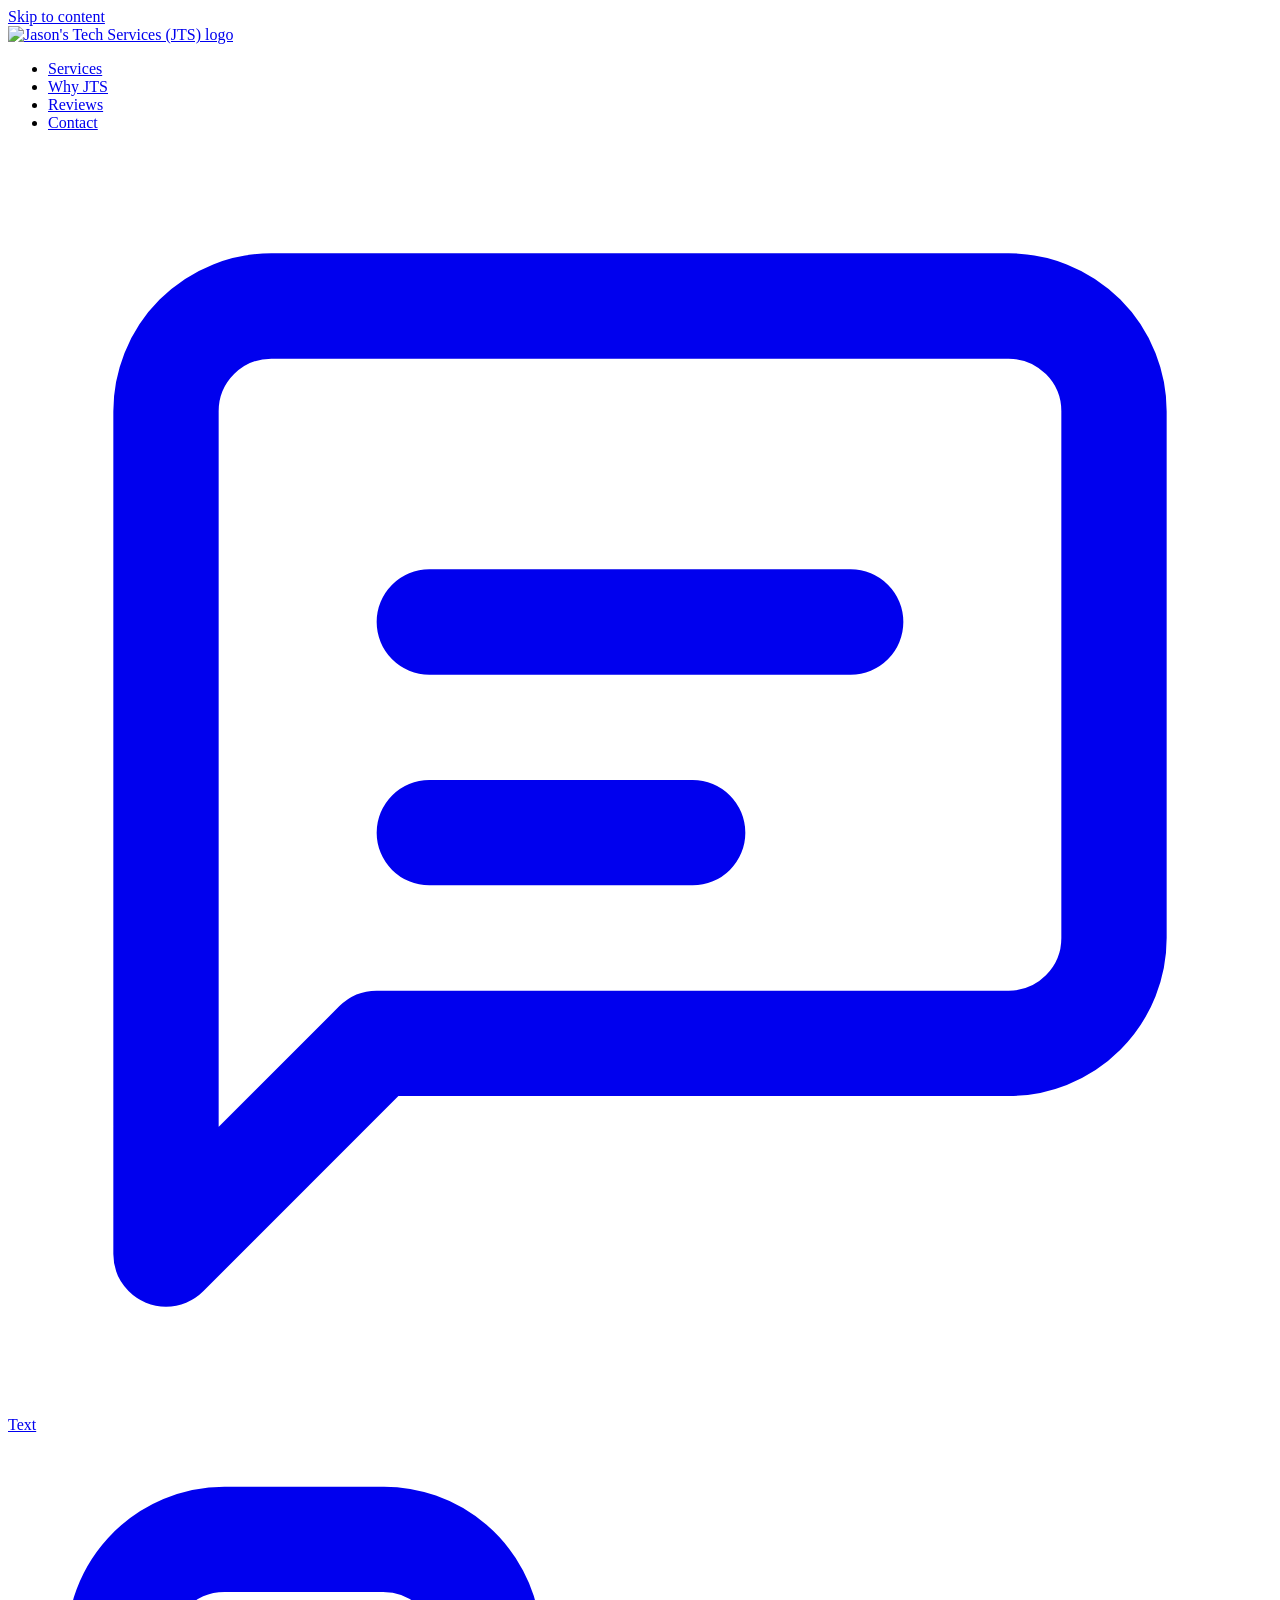
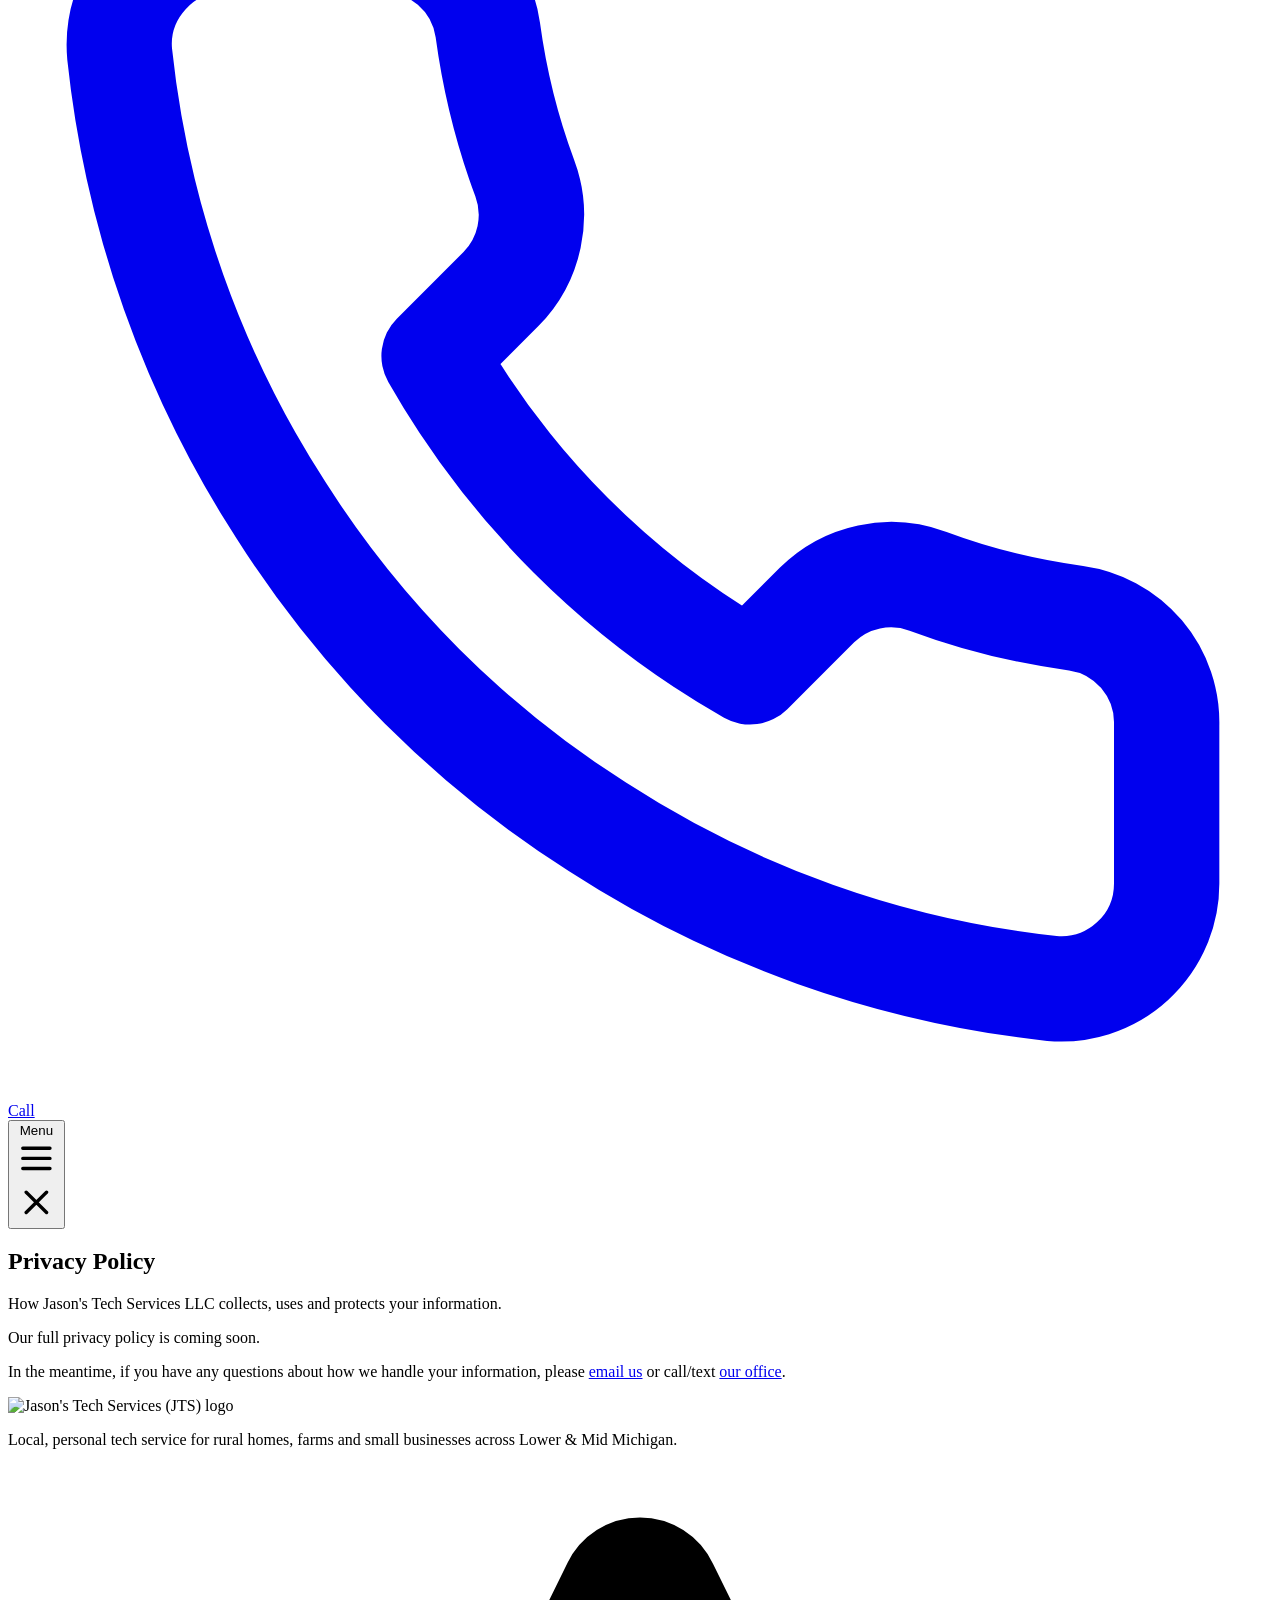
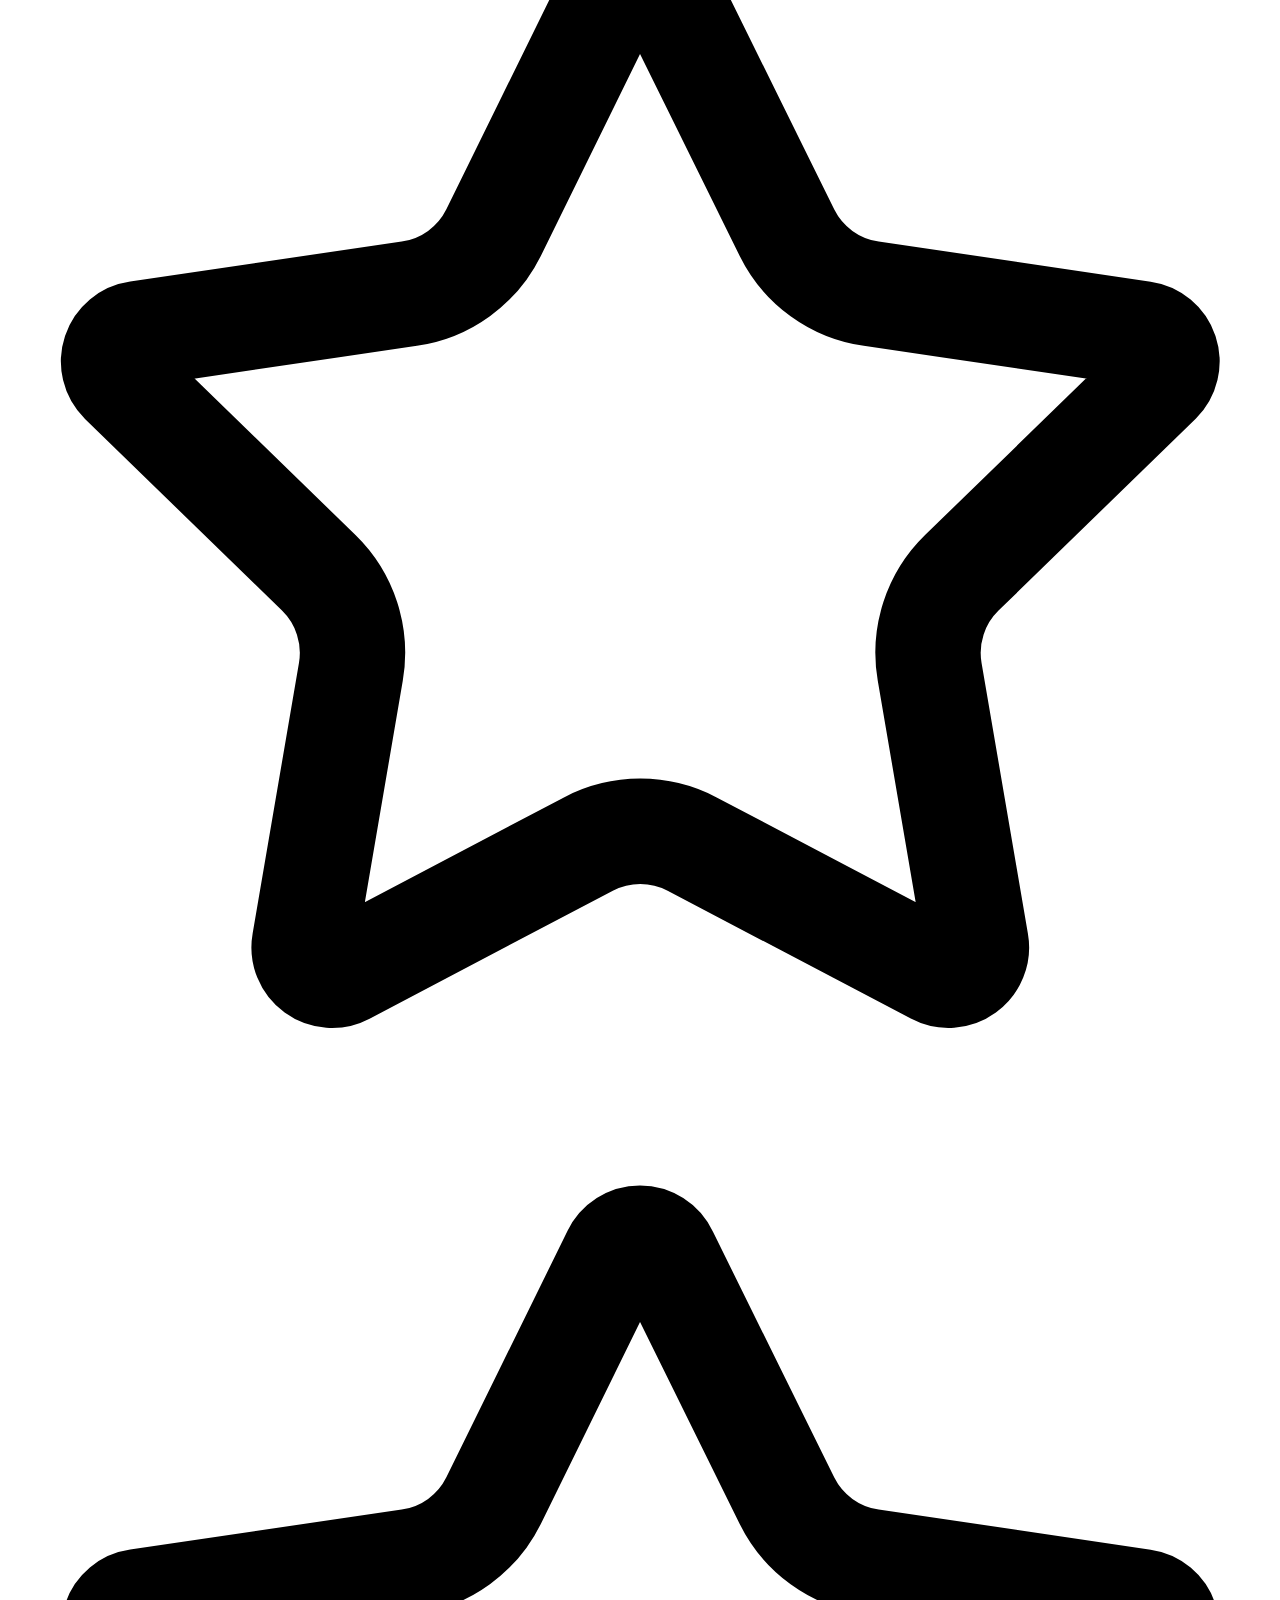
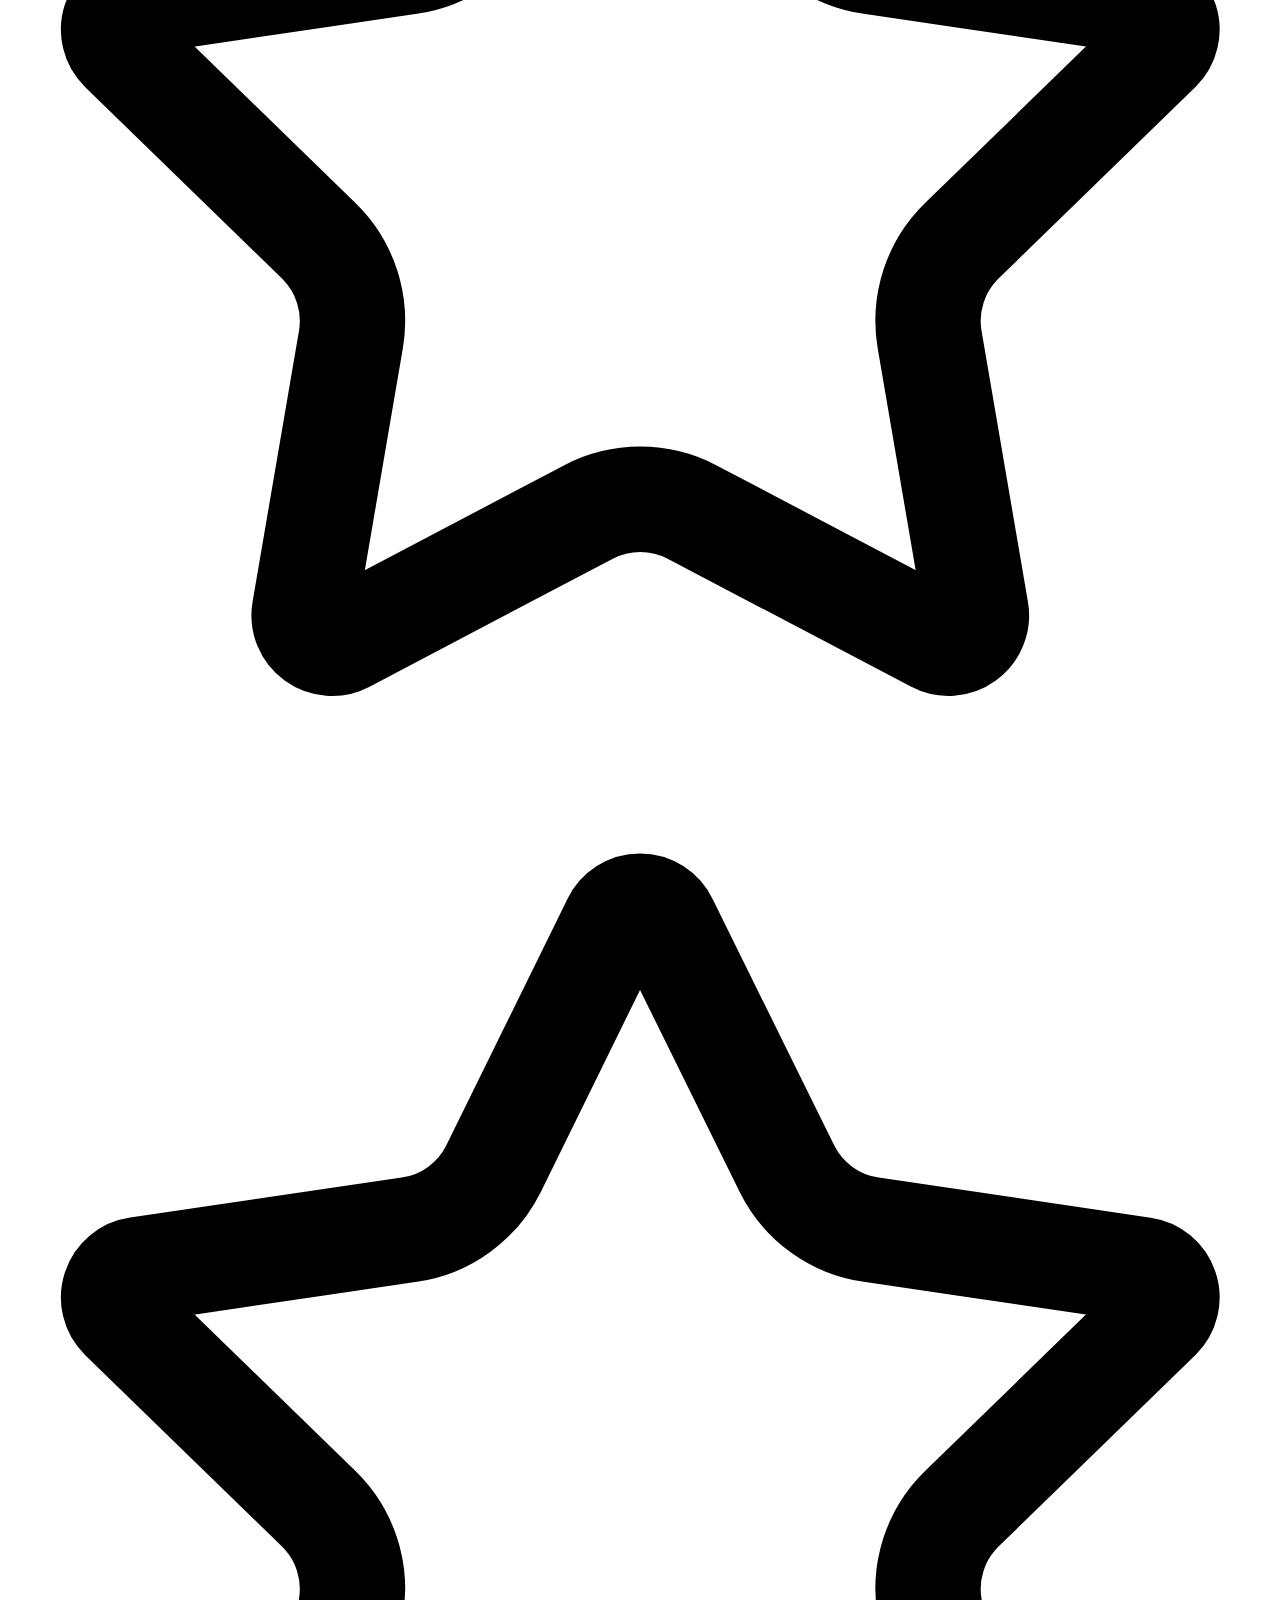
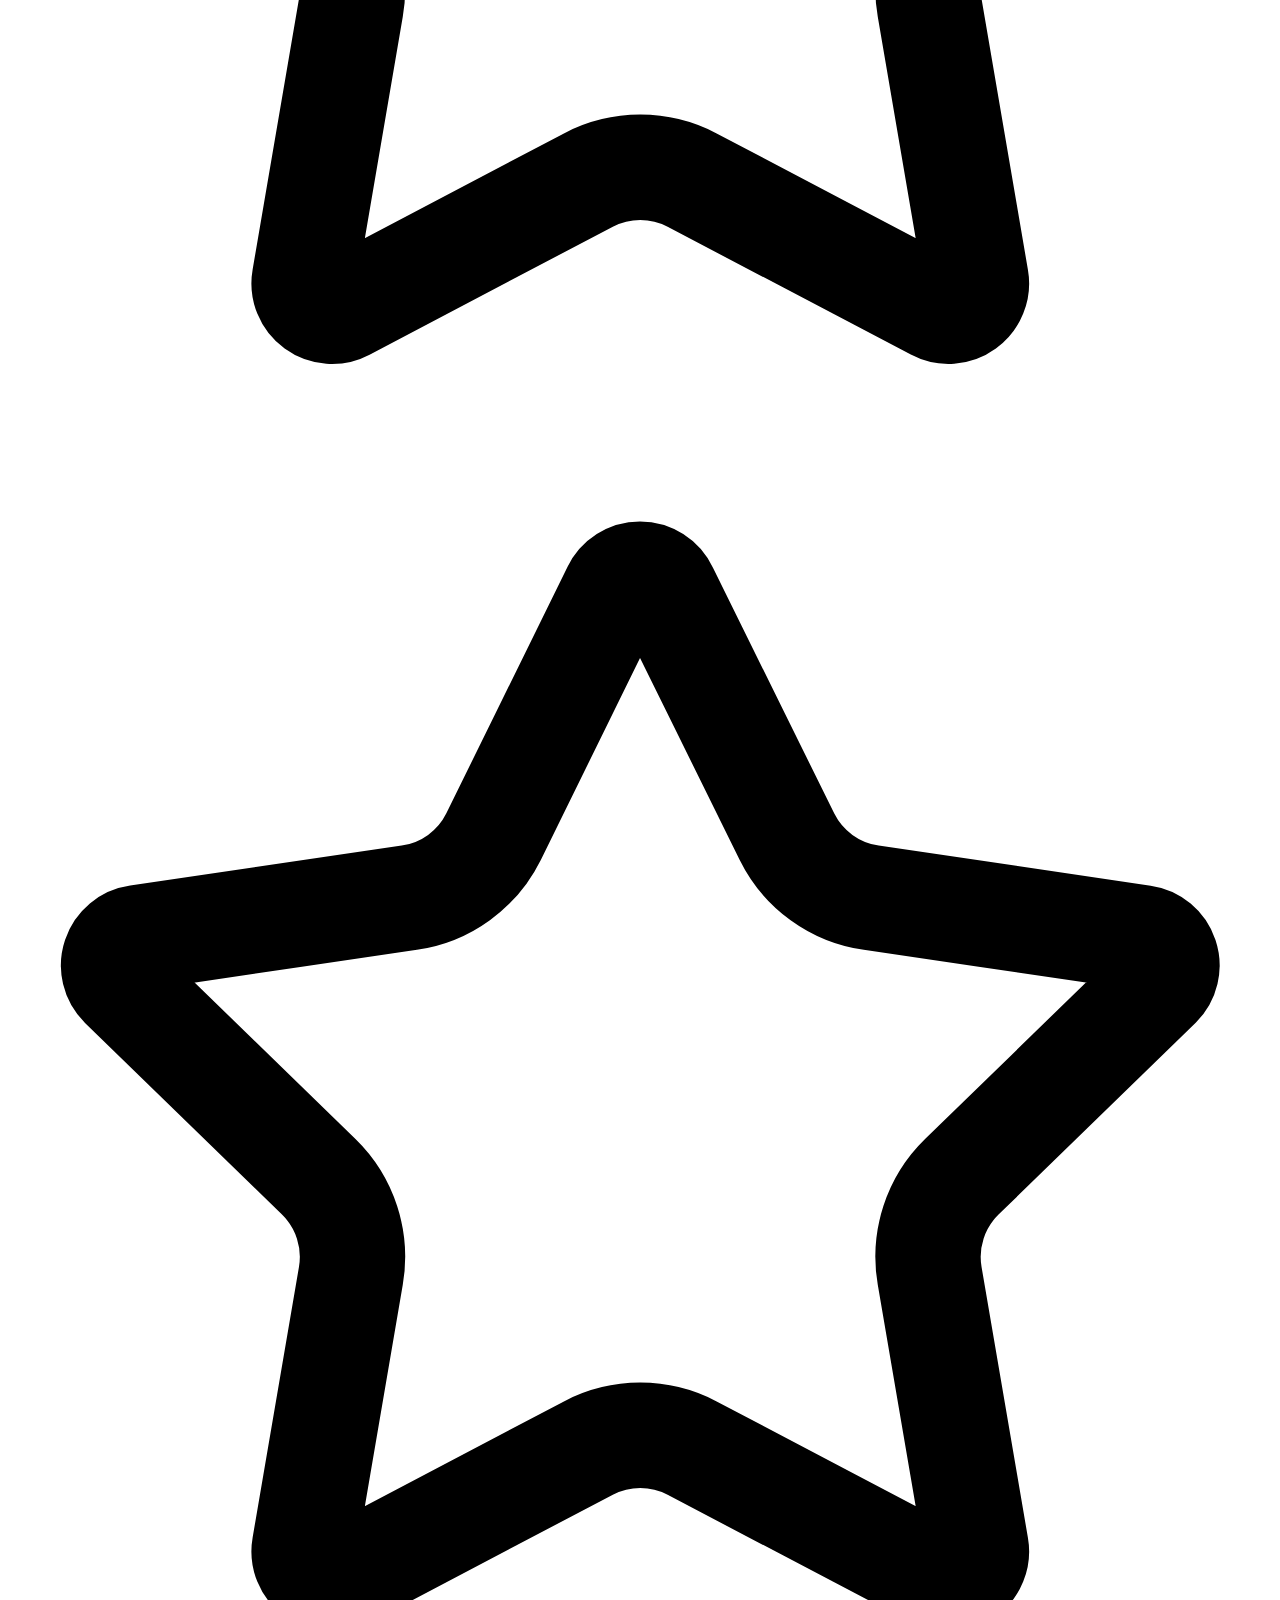
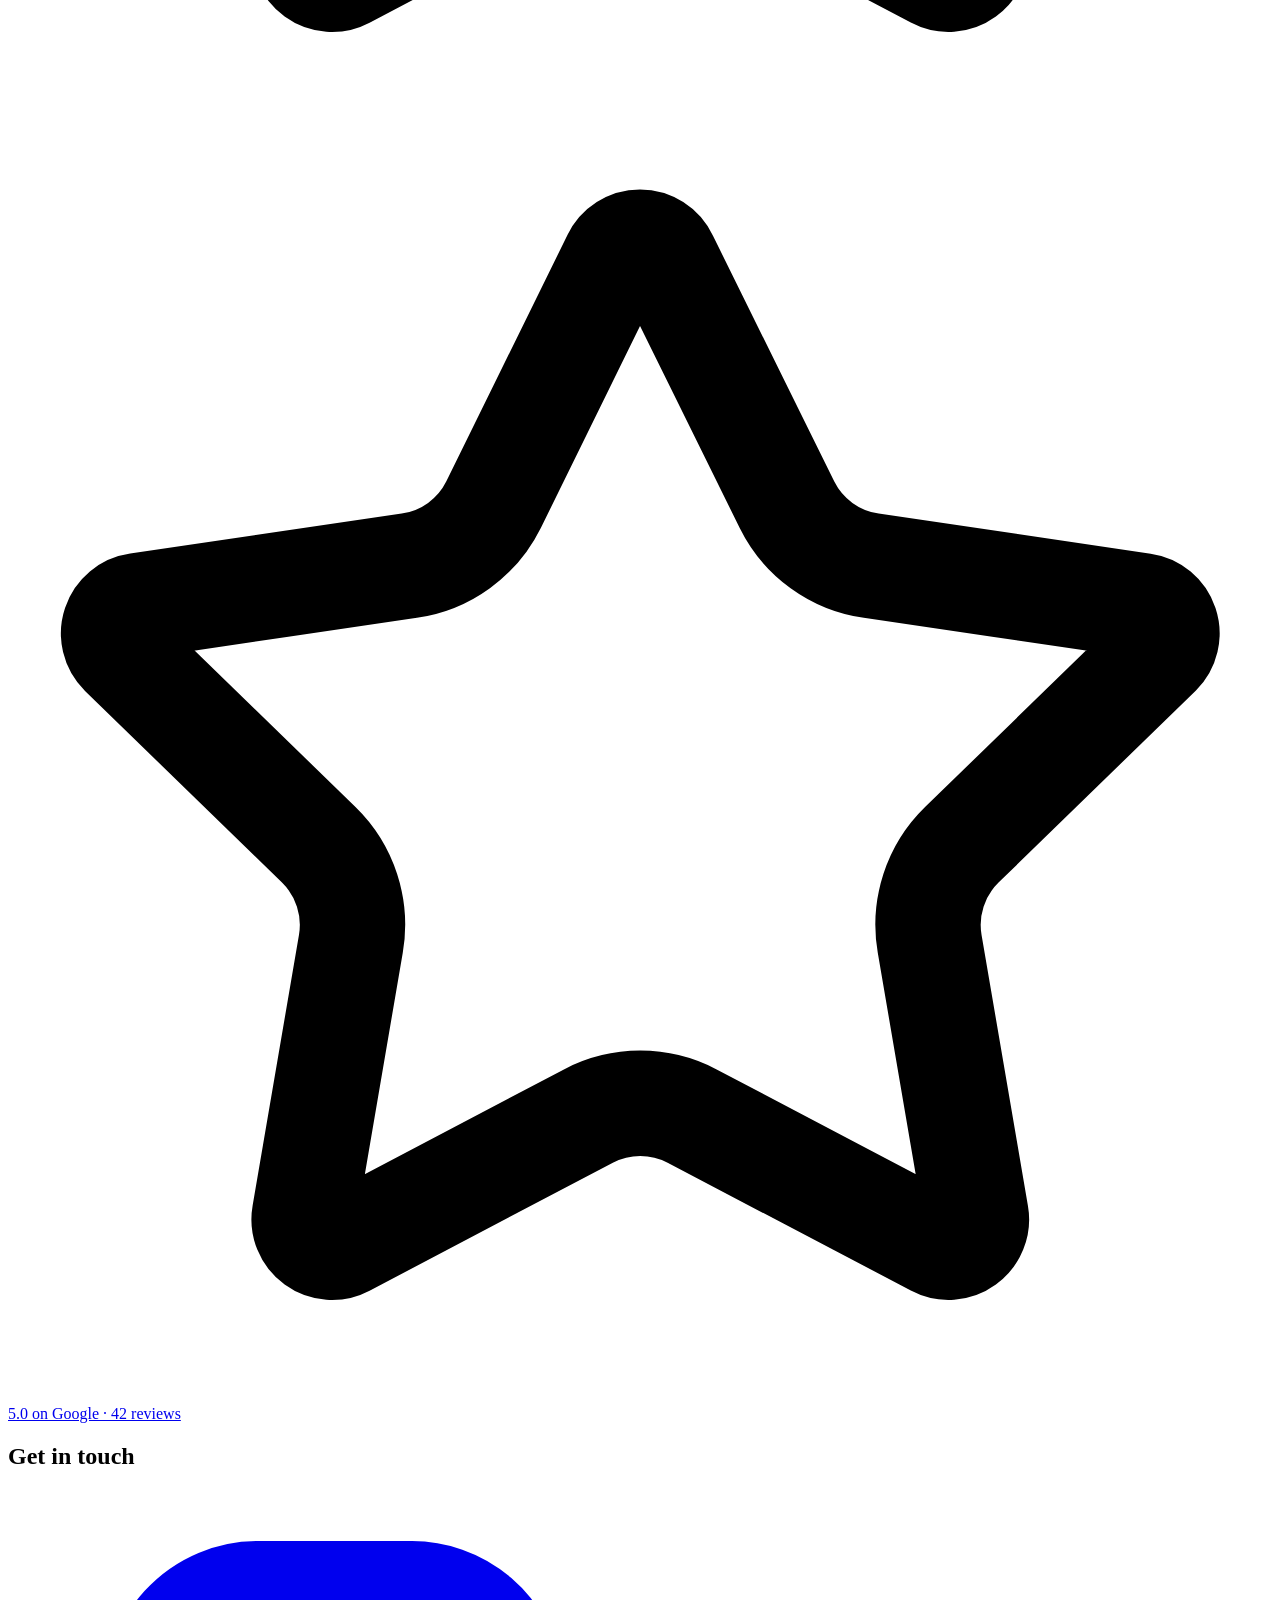
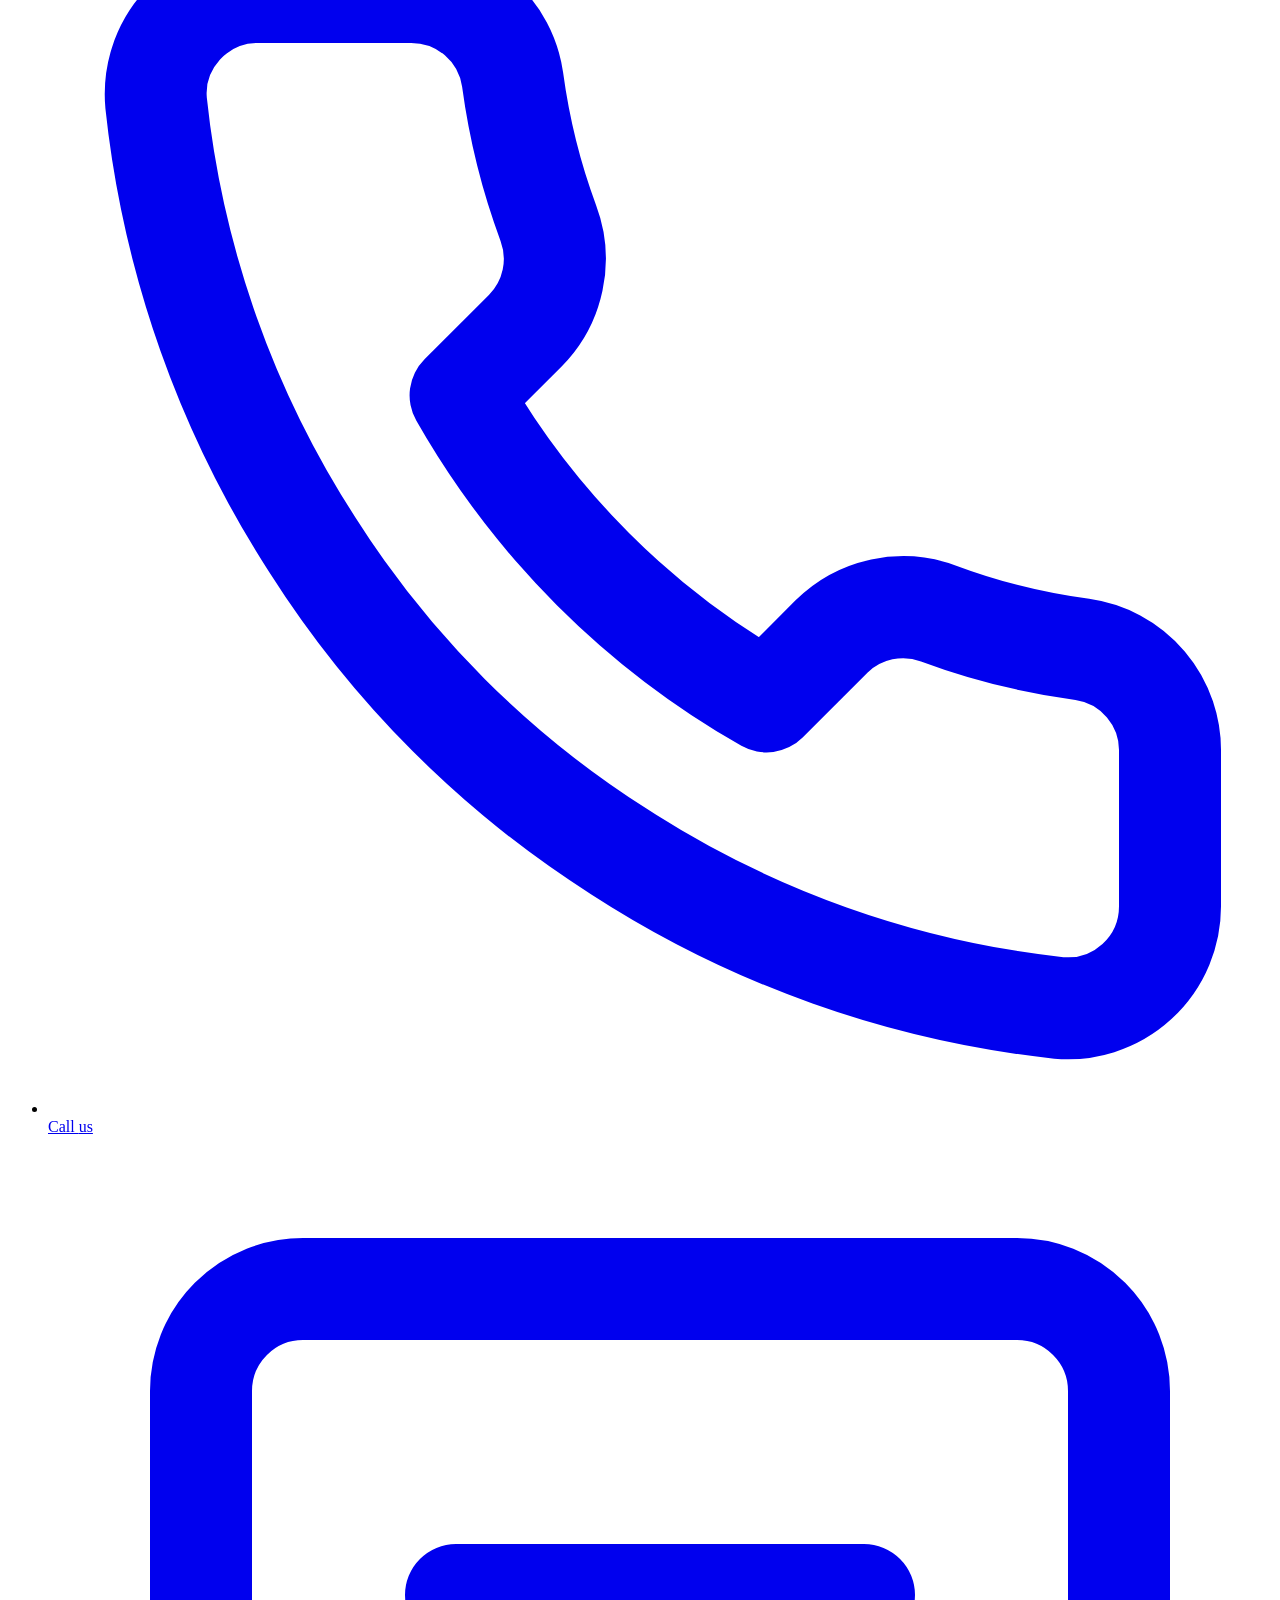
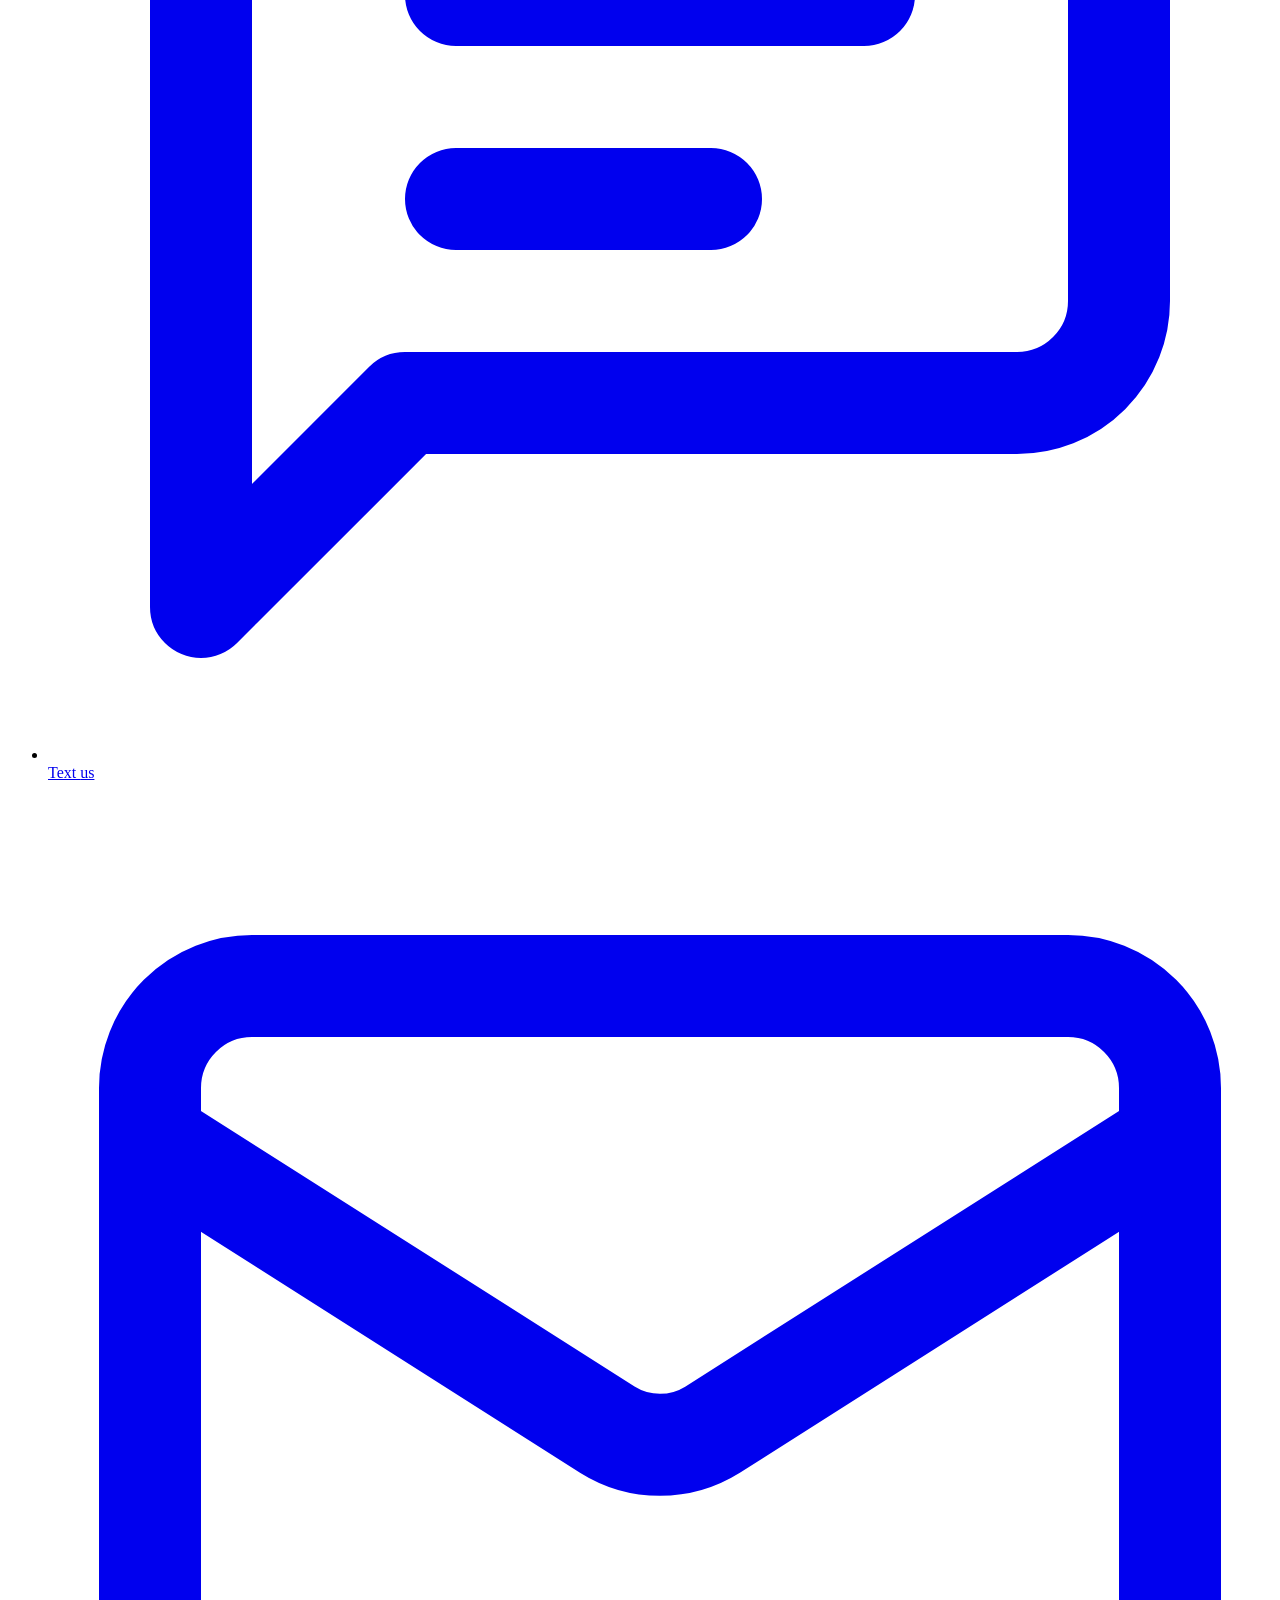
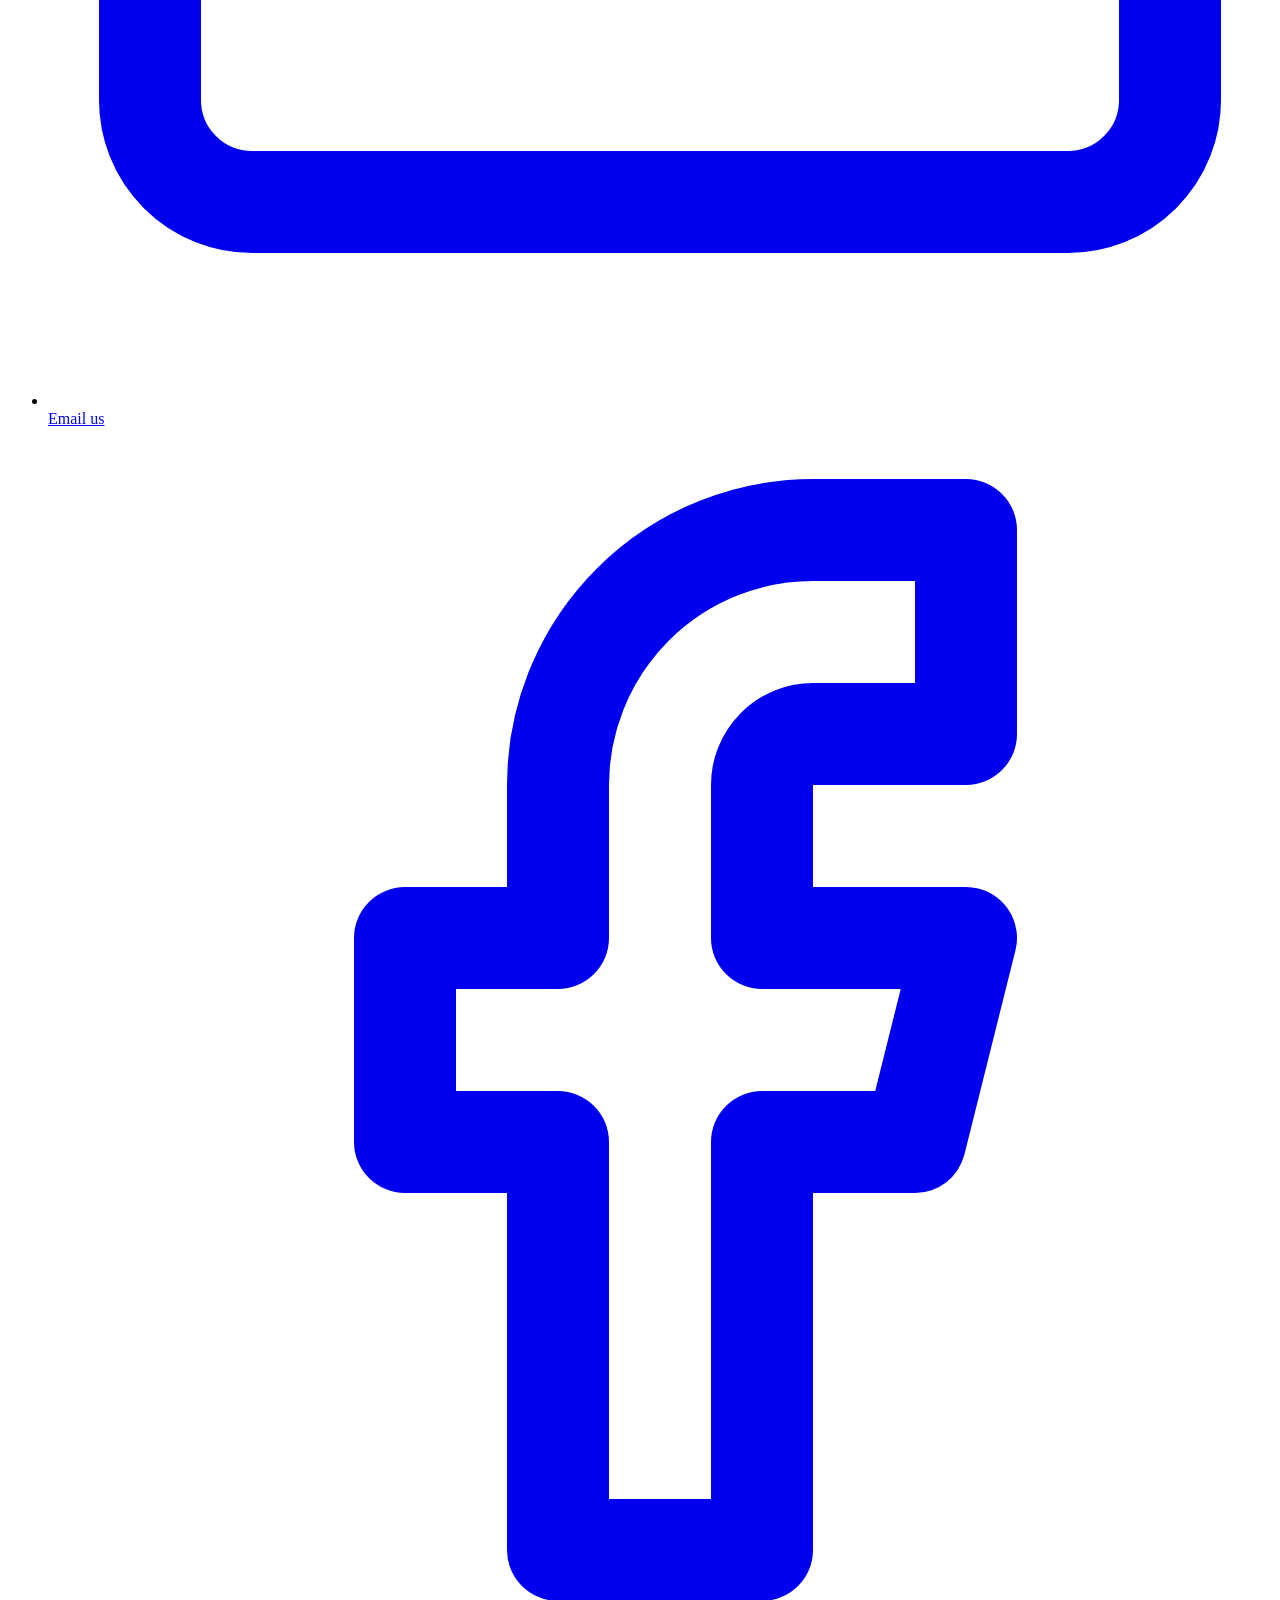
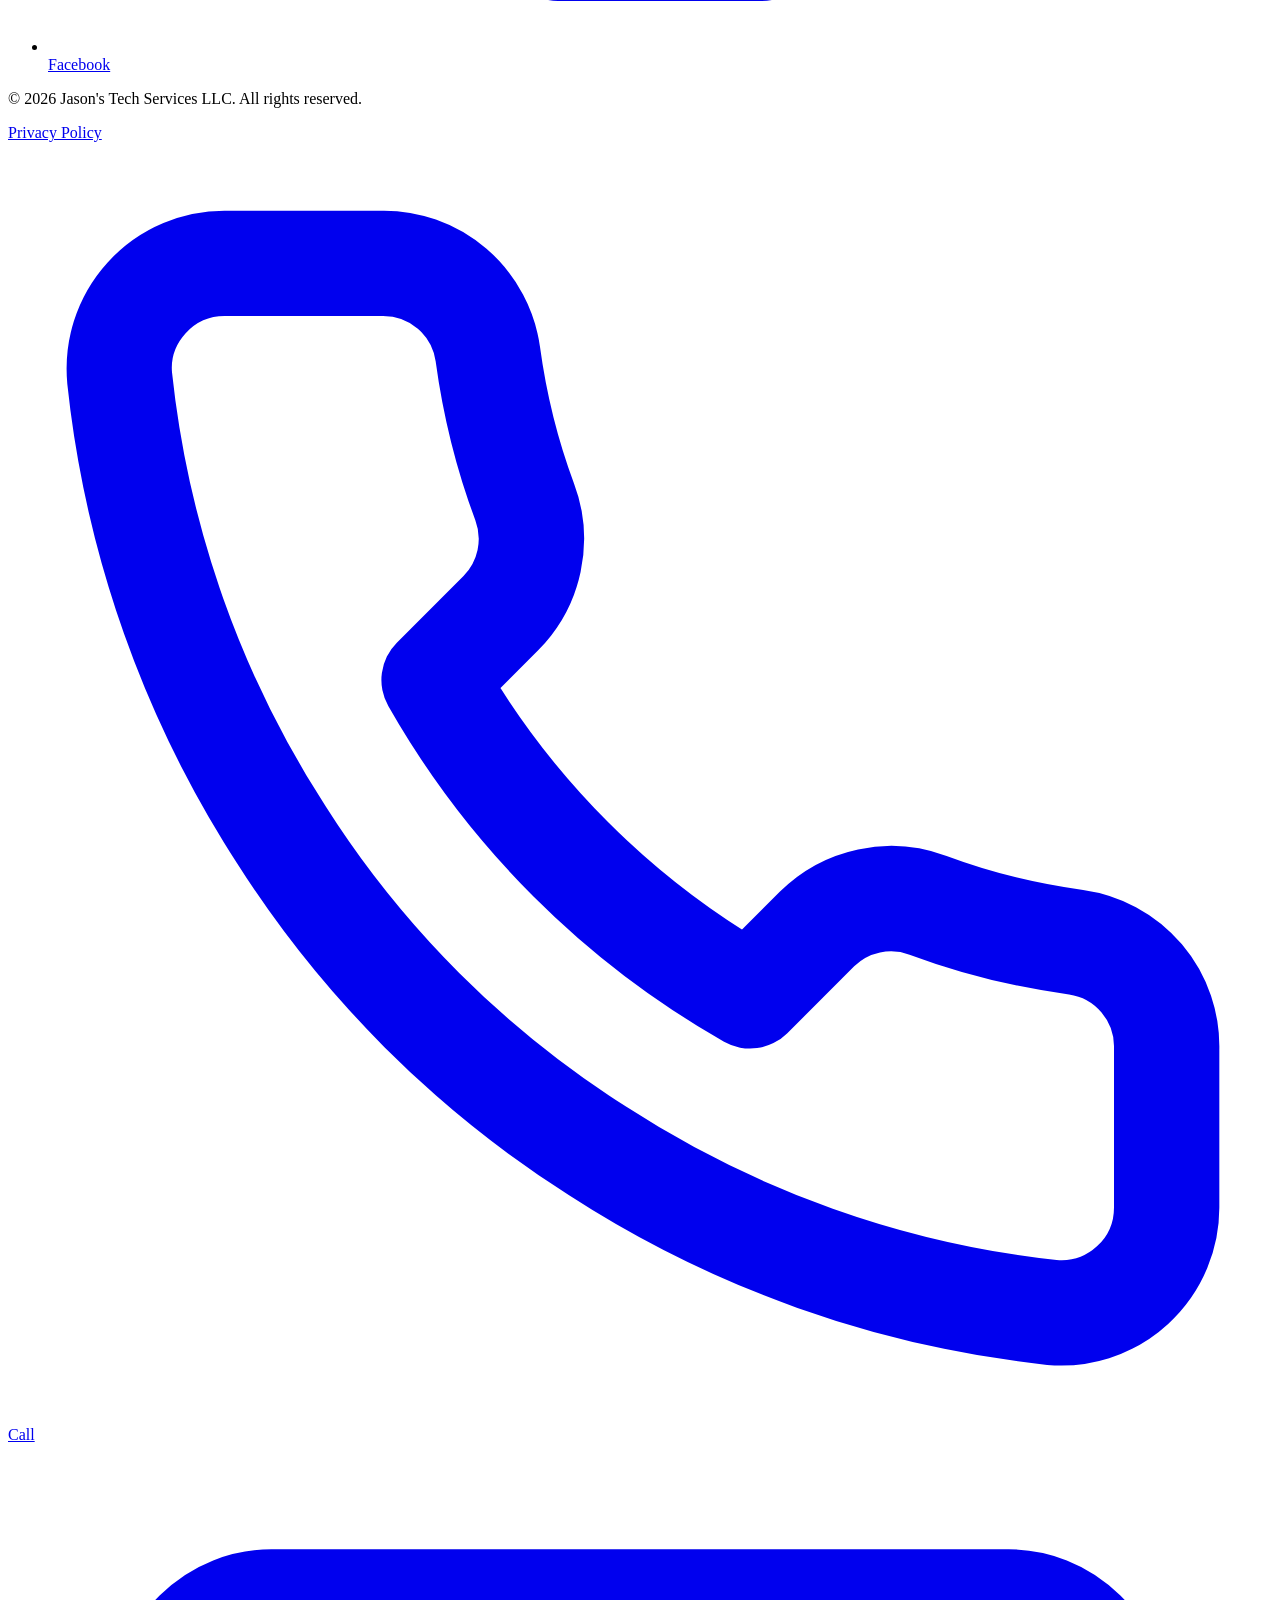
==== privacy-policy/index.html @ 2250f6c3 "Updated camera text" ====
<!doctype html><html lang=en-US><head><meta charset=utf-8><meta name=viewport content="width=device-width,initial-scale=1"><title>Privacy Policy | Jason's Tech Services</title><meta name=description content="How Jason's Tech Services LLC collects, uses and protects your information."><meta name=theme-color content="#0b3d6e"><link rel=canonical href=https://jscarto.github.io/jts-site/privacy-policy/><link rel=icon href=/jts-site/favicon.ico sizes=48x48><link rel=icon type=image/png href=/jts-site/favicon-32.png sizes=32x32><link rel=apple-touch-icon href=/jts-site/apple-touch-icon.png><link rel=manifest href=/jts-site/site.webmanifest><meta property="og:type" content="website"><meta property="og:site_name" content="Jason's Tech Services"><meta property="og:title" content="Privacy Policy | Jason's Tech Services"><meta property="og:description" content="How Jason's Tech Services LLC collects, uses and protects your information."><meta property="og:url" content="https://jscarto.github.io/jts-site/privacy-policy/"><meta property="og:image" content="https://jscarto.github.io/jts-site/images/social-card_hu_e324a5208fe4e784.jpg"><meta property="og:image:width" content="1200"><meta property="og:image:height" content="630"><meta property="og:image:alt" content="Jason's Tech Services: fast, reliable internet, even way out here. 5.0 on Google, no contracts, lifetime support."><meta name=twitter:card content="summary_large_image"><meta name=twitter:title content="Privacy Policy | Jason's Tech Services"><meta name=twitter:description content="How Jason's Tech Services LLC collects, uses and protects your information."><meta name=twitter:image content="https://jscarto.github.io/jts-site/images/social-card_hu_e324a5208fe4e784.jpg"><link rel=preconnect href=https://fonts.googleapis.com><link rel=preconnect href=https://fonts.gstatic.com crossorigin><link href="https://fonts.googleapis.com/css2?family=Inter:wght@400;500;600&family=Poppins:wght@500;600;700&display=swap" rel=stylesheet><link rel=stylesheet href=/jts-site/css/main.min.c23f2cb14afa5daeb11cd976b1efc992e366b3c4b17ca6037bdf97923bd5a23e.css integrity="sha256-wj8ssUr6Xa6xHNl2se/JkuNms8SxfKYDe9+XkjvVoj4="></head><body class=is-page><a class=skip-link href=#main>Skip to content</a><header class=site-header data-header><div class="container header-inner"><a class=brand href=/jts-site/ aria-label="Jason's Tech Services home page"><img src=/jts-site/images/logo_hu_5e511e669a34d99.webp srcset="/jts-site/images/logo_hu_5e511e669a34d99.webp 1x, /jts-site/images/logo_hu_7a8a3a0e782b88ce.webp 2x" width=220 height=120 alt="Jason's Tech Services (JTS) logo"></a><nav class=main-nav id=main-nav aria-label=Main><ul><li><a href=/jts-site/#services>Services</a></li><li><a href=/jts-site/#why>Why JTS</a></li><li><a href=/jts-site/#reviews>Reviews</a></li><li><a href=/jts-site/#contact>Contact</a></li></ul><div class=nav-ctas><a class="btn btn-ghost" href=/jts-site/#contact data-contact=sms><svg class="icon icon-message" viewBox="0 0 24 24" fill="none" stroke="currentColor" stroke-width="2" stroke-linecap="round" stroke-linejoin="round" aria-hidden="true" focusable="false"><path d="M21 15a2 2 0 01-2 2H7l-4 4V5a2 2 0 012-2h14a2 2 0 012 2z"/><path d="M8 9h8M8 13h5"/></svg> Text</a>
<a class="btn btn-primary" href=/jts-site/#contact data-contact=tel><svg class="icon icon-phone" viewBox="0 0 24 24" fill="none" stroke="currentColor" stroke-width="2" stroke-linecap="round" stroke-linejoin="round" aria-hidden="true" focusable="false"><path d="M22 16.92v3a2 2 0 01-2.18 2 19.79 19.79.0 01-8.63-3.07 19.5 19.5.0 01-6-6A19.79 19.79.0 012.12 4.18 2 2 0 014.11 2h3a2 2 0 012 1.72c.13.96.36 1.9.7 2.81a2 2 0 01-.45 2.11L8.09 9.91a16 16 0 006 6l1.27-1.27a2 2 0 012.11-.45c.91.34 1.85.57 2.81.7A2 2 0 0122 16.92z"/></svg> <span data-fill=phone>Call</span></a></div></nav><button class=nav-toggle type=button aria-controls=main-nav aria-expanded=false data-nav-toggle>
<span class=sr-only>Menu</span>
<span class=nav-toggle-open><svg class="icon icon-menu" viewBox="0 0 24 24" fill="none" stroke="currentColor" stroke-width="2" stroke-linecap="round" stroke-linejoin="round" aria-hidden="true" focusable="false"><path d="M4 6h16M4 12h16M4 18h16"/></svg></span>
<span class=nav-toggle-close><svg class="icon icon-x" viewBox="0 0 24 24" fill="none" stroke="currentColor" stroke-width="2" stroke-linecap="round" stroke-linejoin="round" aria-hidden="true" focusable="false"><path d="M18 6 6 18M6 6l12 12"/></svg></span></button></div></header><main id=main><section class=page-hero><div class=container><h1>Privacy Policy</h1><p>How Jason's Tech Services LLC collects, uses and protects your information.</p></div></section><section class=section><div class="container prose"><p>Our full privacy policy is coming soon.</p><p>In the meantime, if you have any questions about how we handle your information, please <a href=/jts-site/#contact data-contact=mailto>email us</a> or call/text <a href=/jts-site/#contact data-contact=tel><span data-fill=phone>our office</span></a>.</p></div></section></main><footer class=site-footer><div class="container footer-grid"><div class=footer-brand><div class=footer-logo><img src=/jts-site/images/logo-white_hu_bb9b93ba731ef424.webp width=180 height=98 alt="Jason's Tech Services (JTS) logo" loading=lazy></div><p>Local, personal tech service for rural homes, farms and small businesses across Lower & Mid Michigan.</p><p class=footer-rating><span class=stars aria-hidden=true><svg class="icon icon-star" viewBox="0 0 24 24" fill="none" stroke="currentColor" stroke-width="2" stroke-linecap="round" stroke-linejoin="round" aria-hidden="true" focusable="false"><path d="M11.52 2.3a.53.53.0 01.96.0l2.31 4.68a2.12 2.12.0 001.6 1.16l5.16.76a.53.53.0 01.3.9l-3.74 3.64a2.12 2.12.0 00-.61 1.88l.88 5.14a.53.53.0 01-.77.56l-4.62-2.43a2.12 2.12.0 00-1.97.0L6.4 21.02a.53.53.0 01-.77-.56l.88-5.14a2.12 2.12.0 00-.61-1.88L2.16 9.8a.53.53.0 01.3-.9l5.16-.76a2.12 2.12.0 001.6-1.16z"/></svg><svg class="icon icon-star" viewBox="0 0 24 24" fill="none" stroke="currentColor" stroke-width="2" stroke-linecap="round" stroke-linejoin="round" aria-hidden="true" focusable="false"><path d="M11.52 2.3a.53.53.0 01.96.0l2.31 4.68a2.12 2.12.0 001.6 1.16l5.16.76a.53.53.0 01.3.9l-3.74 3.64a2.12 2.12.0 00-.61 1.88l.88 5.14a.53.53.0 01-.77.56l-4.62-2.43a2.12 2.12.0 00-1.97.0L6.4 21.02a.53.53.0 01-.77-.56l.88-5.14a2.12 2.12.0 00-.61-1.88L2.16 9.8a.53.53.0 01.3-.9l5.16-.76a2.12 2.12.0 001.6-1.16z"/></svg><svg class="icon icon-star" viewBox="0 0 24 24" fill="none" stroke="currentColor" stroke-width="2" stroke-linecap="round" stroke-linejoin="round" aria-hidden="true" focusable="false"><path d="M11.52 2.3a.53.53.0 01.96.0l2.31 4.68a2.12 2.12.0 001.6 1.16l5.16.76a.53.53.0 01.3.9l-3.74 3.64a2.12 2.12.0 00-.61 1.88l.88 5.14a.53.53.0 01-.77.56l-4.62-2.43a2.12 2.12.0 00-1.97.0L6.4 21.02a.53.53.0 01-.77-.56l.88-5.14a2.12 2.12.0 00-.61-1.88L2.16 9.8a.53.53.0 01.3-.9l5.16-.76a2.12 2.12.0 001.6-1.16z"/></svg><svg class="icon icon-star" viewBox="0 0 24 24" fill="none" stroke="currentColor" stroke-width="2" stroke-linecap="round" stroke-linejoin="round" aria-hidden="true" focusable="false"><path d="M11.52 2.3a.53.53.0 01.96.0l2.31 4.68a2.12 2.12.0 001.6 1.16l5.16.76a.53.53.0 01.3.9l-3.74 3.64a2.12 2.12.0 00-.61 1.88l.88 5.14a.53.53.0 01-.77.56l-4.62-2.43a2.12 2.12.0 00-1.97.0L6.4 21.02a.53.53.0 01-.77-.56l.88-5.14a2.12 2.12.0 00-.61-1.88L2.16 9.8a.53.53.0 01.3-.9l5.16-.76a2.12 2.12.0 001.6-1.16z"/></svg><svg class="icon icon-star" viewBox="0 0 24 24" fill="none" stroke="currentColor" stroke-width="2" stroke-linecap="round" stroke-linejoin="round" aria-hidden="true" focusable="false"><path d="M11.52 2.3a.53.53.0 01.96.0l2.31 4.68a2.12 2.12.0 001.6 1.16l5.16.76a.53.53.0 01.3.9l-3.74 3.64a2.12 2.12.0 00-.61 1.88l.88 5.14a.53.53.0 01-.77.56l-4.62-2.43a2.12 2.12.0 00-1.97.0L6.4 21.02a.53.53.0 01-.77-.56l.88-5.14a2.12 2.12.0 00-.61-1.88L2.16 9.8a.53.53.0 01.3-.9l5.16-.76a2.12 2.12.0 001.6-1.16z"/></svg></span>
<a href="https://maps.google.com/?cid=3479964642039190924" target=_blank rel=noopener>5.0 on Google · 42 reviews</a></p></div><div><h2 class=footer-heading>Get in touch</h2><ul class=footer-list><li><a href=/jts-site/#contact data-contact=tel><svg class="icon icon-phone" viewBox="0 0 24 24" fill="none" stroke="currentColor" stroke-width="2" stroke-linecap="round" stroke-linejoin="round" aria-hidden="true" focusable="false"><path d="M22 16.92v3a2 2 0 01-2.18 2 19.79 19.79.0 01-8.63-3.07 19.5 19.5.0 01-6-6A19.79 19.79.0 012.12 4.18 2 2 0 014.11 2h3a2 2 0 012 1.72c.13.96.36 1.9.7 2.81a2 2 0 01-.45 2.11L8.09 9.91a16 16 0 006 6l1.27-1.27a2 2 0 012.11-.45c.91.34 1.85.57 2.81.7A2 2 0 0122 16.92z"/></svg> Call <span data-fill=phone>us</span></a></li><li><a href=/jts-site/#contact data-contact=sms><svg class="icon icon-message" viewBox="0 0 24 24" fill="none" stroke="currentColor" stroke-width="2" stroke-linecap="round" stroke-linejoin="round" aria-hidden="true" focusable="false"><path d="M21 15a2 2 0 01-2 2H7l-4 4V5a2 2 0 012-2h14a2 2 0 012 2z"/><path d="M8 9h8M8 13h5"/></svg> Text <span data-fill=phone>us</span></a></li><li><a href=/jts-site/#contact data-contact=mailto><svg class="icon icon-mail" viewBox="0 0 24 24" fill="none" stroke="currentColor" stroke-width="2" stroke-linecap="round" stroke-linejoin="round" aria-hidden="true" focusable="false"><rect x="2" y="4" width="20" height="16" rx="2"/><path d="m22 7-8.97 5.7a1.94 1.94.0 01-2.06.0L2 7"/></svg> <span data-fill=email>Email us</span></a></li><li><a href=https://www.facebook.com/Jasonstechservicesllc target=_blank rel=noopener><svg class="icon icon-facebook" viewBox="0 0 24 24" fill="none" stroke="currentColor" stroke-width="2" stroke-linecap="round" stroke-linejoin="round" aria-hidden="true" focusable="false"><path d="M18 2h-3a5 5 0 00-5 5v3H7v4h3v8h4v-8h3l1-4h-4V7a1 1 0 011-1h3z"/></svg> Facebook</a></li></ul></div></div><div class="container footer-bottom"><p>© 2026 Jason's Tech Services LLC. All rights reserved.</p><p><a href=/jts-site/privacy-policy/>Privacy Policy</a></p></div></footer><nav class=mobile-cta aria-label="Quick contact"><a href=/jts-site/#contact data-contact=tel><svg class="icon icon-phone" viewBox="0 0 24 24" fill="none" stroke="currentColor" stroke-width="2" stroke-linecap="round" stroke-linejoin="round" aria-hidden="true" focusable="false"><path d="M22 16.92v3a2 2 0 01-2.18 2 19.79 19.79.0 01-8.63-3.07 19.5 19.5.0 01-6-6A19.79 19.79.0 012.12 4.18 2 2 0 014.11 2h3a2 2 0 012 1.72c.13.96.36 1.9.7 2.81a2 2 0 01-.45 2.11L8.09 9.91a16 16 0 006 6l1.27-1.27a2 2 0 012.11-.45c.91.34 1.85.57 2.81.7A2 2 0 0122 16.92z"/></svg><span>Call</span></a>
<a href=/jts-site/#contact data-contact=sms><svg class="icon icon-message" viewBox="0 0 24 24" fill="none" stroke="currentColor" stroke-width="2" stroke-linecap="round" stroke-linejoin="round" aria-hidden="true" focusable="false"><path d="M21 15a2 2 0 01-2 2H7l-4 4V5a2 2 0 012-2h14a2 2 0 012 2z"/><path d="M8 9h8M8 13h5"/></svg><span>Text</span></a>
<a href=/jts-site/#contact data-contact=mailto><svg class="icon icon-mail" viewBox="0 0 24 24" fill="none" stroke="currentColor" stroke-width="2" stroke-linecap="round" stroke-linejoin="round" aria-hidden="true" focusable="false"><rect x="2" y="4" width="20" height="16" rx="2"/><path d="m22 7-8.97 5.7a1.94 1.94.0 01-2.06.0L2 7"/></svg><span>Email</span></a>
<a href=https://www.facebook.com/Jasonstechservicesllc target=_blank rel=noopener><svg class="icon icon-facebook" viewBox="0 0 24 24" fill="none" stroke="currentColor" stroke-width="2" stroke-linecap="round" stroke-linejoin="round" aria-hidden="true" focusable="false"><path d="M18 2h-3a5 5 0 00-5 5v3H7v4h3v8h4v-8h3l1-4h-4V7a1 1 0 011-1h3z"/></svg><span>Facebook</span></a></nav><script src=/jts-site/js/main.d11cbc110d9ea072a53e48c9f87179b1d79fa538382305cfb17be8eb8c2b8416.js integrity="sha256-0Ry8EQ2eoHKlPkjJ+HF5sdefpTg4IwXPsXvo64wrhBY=" defer></script></body></html>
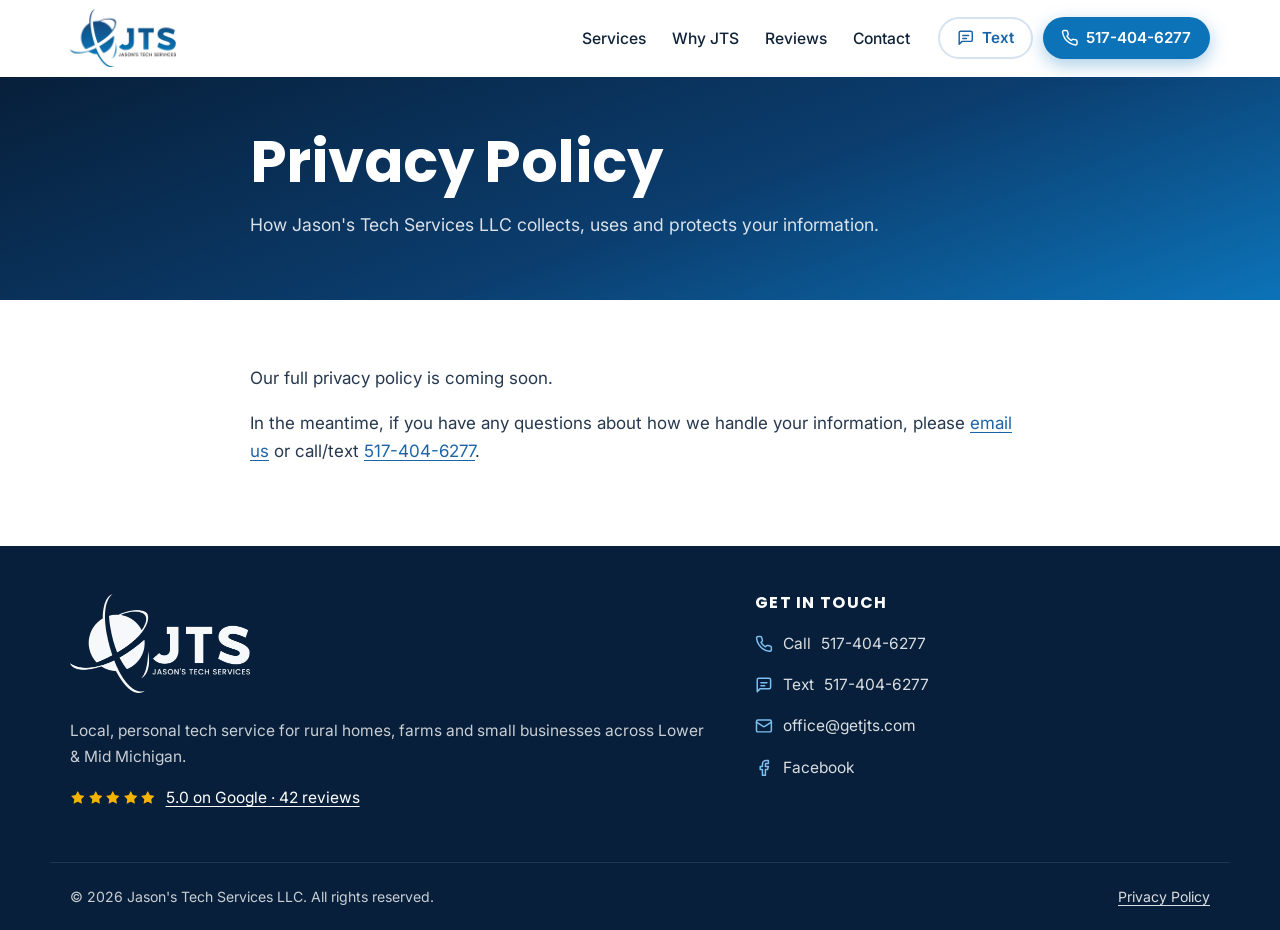
==== commit d9b2b69e: "Update for live" ====
--- a/privacy-policy/index.html
+++ b/privacy-policy/index.html
@@ -1,9 +1,9 @@
-<!doctype html><html lang=en-US><head><meta charset=utf-8><meta name=viewport content="width=device-width,initial-scale=1"><title>Privacy Policy | Jason's Tech Services</title><meta name=description content="How Jason's Tech Services LLC collects, uses and protects your information."><meta name=theme-color content="#0b3d6e"><link rel=canonical href=https://jscarto.github.io/jts-site/privacy-policy/><link rel=icon href=/jts-site/favicon.ico sizes=48x48><link rel=icon type=image/png href=/jts-site/favicon-32.png sizes=32x32><link rel=apple-touch-icon href=/jts-site/apple-touch-icon.png><link rel=manifest href=/jts-site/site.webmanifest><meta property="og:type" content="website"><meta property="og:site_name" content="Jason's Tech Services"><meta property="og:title" content="Privacy Policy | Jason's Tech Services"><meta property="og:description" content="How Jason's Tech Services LLC collects, uses and protects your information."><meta property="og:url" content="https://jscarto.github.io/jts-site/privacy-policy/"><meta property="og:image" content="https://jscarto.github.io/jts-site/images/social-card_hu_e324a5208fe4e784.jpg"><meta property="og:image:width" content="1200"><meta property="og:image:height" content="630"><meta property="og:image:alt" content="Jason's Tech Services: fast, reliable internet, even way out here. 5.0 on Google, no contracts, lifetime support."><meta name=twitter:card content="summary_large_image"><meta name=twitter:title content="Privacy Policy | Jason's Tech Services"><meta name=twitter:description content="How Jason's Tech Services LLC collects, uses and protects your information."><meta name=twitter:image content="https://jscarto.github.io/jts-site/images/social-card_hu_e324a5208fe4e784.jpg"><link rel=preconnect href=https://fonts.googleapis.com><link rel=preconnect href=https://fonts.gstatic.com crossorigin><link href="https://fonts.googleapis.com/css2?family=Inter:wght@400;500;600&family=Poppins:wght@500;600;700&display=swap" rel=stylesheet><link rel=stylesheet href=/jts-site/css/main.min.c23f2cb14afa5daeb11cd976b1efc992e366b3c4b17ca6037bdf97923bd5a23e.css integrity="sha256-wj8ssUr6Xa6xHNl2se/JkuNms8SxfKYDe9+XkjvVoj4="></head><body class=is-page><a class=skip-link href=#main>Skip to content</a><header class=site-header data-header><div class="container header-inner"><a class=brand href=/jts-site/ aria-label="Jason's Tech Services home page"><img src=/jts-site/images/logo_hu_5e511e669a34d99.webp srcset="/jts-site/images/logo_hu_5e511e669a34d99.webp 1x, /jts-site/images/logo_hu_7a8a3a0e782b88ce.webp 2x" width=220 height=120 alt="Jason's Tech Services (JTS) logo"></a><nav class=main-nav id=main-nav aria-label=Main><ul><li><a href=/jts-site/#services>Services</a></li><li><a href=/jts-site/#why>Why JTS</a></li><li><a href=/jts-site/#reviews>Reviews</a></li><li><a href=/jts-site/#contact>Contact</a></li></ul><div class=nav-ctas><a class="btn btn-ghost" href=/jts-site/#contact data-contact=sms><svg class="icon icon-message" viewBox="0 0 24 24" fill="none" stroke="currentColor" stroke-width="2" stroke-linecap="round" stroke-linejoin="round" aria-hidden="true" focusable="false"><path d="M21 15a2 2 0 01-2 2H7l-4 4V5a2 2 0 012-2h14a2 2 0 012 2z"/><path d="M8 9h8M8 13h5"/></svg> Text</a>
-<a class="btn btn-primary" href=/jts-site/#contact data-contact=tel><svg class="icon icon-phone" viewBox="0 0 24 24" fill="none" stroke="currentColor" stroke-width="2" stroke-linecap="round" stroke-linejoin="round" aria-hidden="true" focusable="false"><path d="M22 16.92v3a2 2 0 01-2.18 2 19.79 19.79.0 01-8.63-3.07 19.5 19.5.0 01-6-6A19.79 19.79.0 012.12 4.18 2 2 0 014.11 2h3a2 2 0 012 1.72c.13.96.36 1.9.7 2.81a2 2 0 01-.45 2.11L8.09 9.91a16 16 0 006 6l1.27-1.27a2 2 0 012.11-.45c.91.34 1.85.57 2.81.7A2 2 0 0122 16.92z"/></svg> <span data-fill=phone>Call</span></a></div></nav><button class=nav-toggle type=button aria-controls=main-nav aria-expanded=false data-nav-toggle>
+<!doctype html><html lang=en-US><head><meta charset=utf-8><meta name=viewport content="width=device-width,initial-scale=1"><title>Privacy Policy | Jason's Tech Services</title><meta name=description content="How Jason's Tech Services LLC collects, uses and protects your information."><meta name=theme-color content="#0b3d6e"><link rel=canonical href=https://www.getjts.com/privacy-policy/><link rel=icon href=/favicon.ico sizes=48x48><link rel=icon type=image/png href=/favicon-32.png sizes=32x32><link rel=apple-touch-icon href=/apple-touch-icon.png><link rel=manifest href=/site.webmanifest><meta property="og:type" content="website"><meta property="og:site_name" content="Jason's Tech Services"><meta property="og:title" content="Privacy Policy | Jason's Tech Services"><meta property="og:description" content="How Jason's Tech Services LLC collects, uses and protects your information."><meta property="og:url" content="https://www.getjts.com/privacy-policy/"><meta property="og:image" content="https://www.getjts.com/images/social-card_hu_3ebde7553f05dc3c.jpg"><meta property="og:image:width" content="1200"><meta property="og:image:height" content="630"><meta property="og:image:alt" content="Jason's Tech Services: fast, reliable internet, even way out here. 5.0 on Google, no contracts, lifetime support."><meta name=twitter:card content="summary_large_image"><meta name=twitter:title content="Privacy Policy | Jason's Tech Services"><meta name=twitter:description content="How Jason's Tech Services LLC collects, uses and protects your information."><meta name=twitter:image content="https://www.getjts.com/images/social-card_hu_3ebde7553f05dc3c.jpg"><link rel=preconnect href=https://fonts.googleapis.com><link rel=preconnect href=https://fonts.gstatic.com crossorigin><link href="https://fonts.googleapis.com/css2?family=Inter:wght@400;500;600&family=Poppins:wght@500;600;700&display=swap" rel=stylesheet><link rel=stylesheet href=/css/main.min.d134defa4f9a6b4ce66d67d298fd15a46aee4fee6ff77e4c6547bd2538632ec2.css integrity="sha256-0TTe+k+aa0zmbWfSmP0VpGruT+5v935MZUe9JThjLsI="></head><body class=is-page><a class=skip-link href=#main>Skip to content</a><header class=site-header data-header><div class="container header-inner"><a class=brand href=/ aria-label="Jason's Tech Services home page"><img src=/images/logo_hu_5e511e669a34d99.webp srcset="/images/logo_hu_5e511e669a34d99.webp 1x, /images/logo_hu_7a8a3a0e782b88ce.webp 2x" width=220 height=120 alt="Jason's Tech Services (JTS) logo"></a><nav class=main-nav id=main-nav aria-label=Main><ul><li><a href=/#services>Services</a></li><li><a href=/#why>Why JTS</a></li><li><a href=/#reviews>Reviews</a></li><li><a href=/#contact>Contact</a></li></ul><div class=nav-ctas><a class="btn btn-ghost" href=/#contact data-contact=sms><svg class="icon icon-message" viewBox="0 0 24 24" fill="none" stroke="currentColor" stroke-width="2" stroke-linecap="round" stroke-linejoin="round" aria-hidden="true" focusable="false"><path d="M21 15a2 2 0 01-2 2H7l-4 4V5a2 2 0 012-2h14a2 2 0 012 2z"/><path d="M8 9h8M8 13h5"/></svg> Text</a>
+<a class="btn btn-primary" href=/#contact data-contact=tel><svg class="icon icon-phone" viewBox="0 0 24 24" fill="none" stroke="currentColor" stroke-width="2" stroke-linecap="round" stroke-linejoin="round" aria-hidden="true" focusable="false"><path d="M22 16.92v3a2 2 0 01-2.18 2 19.79 19.79.0 01-8.63-3.07 19.5 19.5.0 01-6-6A19.79 19.79.0 012.12 4.18 2 2 0 014.11 2h3a2 2 0 012 1.72c.13.96.36 1.9.7 2.81a2 2 0 01-.45 2.11L8.09 9.91a16 16 0 006 6l1.27-1.27a2 2 0 012.11-.45c.91.34 1.85.57 2.81.7A2 2 0 0122 16.92z"/></svg> <span data-fill=phone>Call</span></a></div></nav><button class=nav-toggle type=button aria-controls=main-nav aria-expanded=false data-nav-toggle>
 <span class=sr-only>Menu</span>
 <span class=nav-toggle-open><svg class="icon icon-menu" viewBox="0 0 24 24" fill="none" stroke="currentColor" stroke-width="2" stroke-linecap="round" stroke-linejoin="round" aria-hidden="true" focusable="false"><path d="M4 6h16M4 12h16M4 18h16"/></svg></span>
-<span class=nav-toggle-close><svg class="icon icon-x" viewBox="0 0 24 24" fill="none" stroke="currentColor" stroke-width="2" stroke-linecap="round" stroke-linejoin="round" aria-hidden="true" focusable="false"><path d="M18 6 6 18M6 6l12 12"/></svg></span></button></div></header><main id=main><section class=page-hero><div class=container><h1>Privacy Policy</h1><p>How Jason's Tech Services LLC collects, uses and protects your information.</p></div></section><section class=section><div class="container prose"><p>Our full privacy policy is coming soon.</p><p>In the meantime, if you have any questions about how we handle your information, please <a href=/jts-site/#contact data-contact=mailto>email us</a> or call/text <a href=/jts-site/#contact data-contact=tel><span data-fill=phone>our office</span></a>.</p></div></section></main><footer class=site-footer><div class="container footer-grid"><div class=footer-brand><div class=footer-logo><img src=/jts-site/images/logo-white_hu_bb9b93ba731ef424.webp width=180 height=98 alt="Jason's Tech Services (JTS) logo" loading=lazy></div><p>Local, personal tech service for rural homes, farms and small businesses across Lower & Mid Michigan.</p><p class=footer-rating><span class=stars aria-hidden=true><svg class="icon icon-star" viewBox="0 0 24 24" fill="none" stroke="currentColor" stroke-width="2" stroke-linecap="round" stroke-linejoin="round" aria-hidden="true" focusable="false"><path d="M11.52 2.3a.53.53.0 01.96.0l2.31 4.68a2.12 2.12.0 001.6 1.16l5.16.76a.53.53.0 01.3.9l-3.74 3.64a2.12 2.12.0 00-.61 1.88l.88 5.14a.53.53.0 01-.77.56l-4.62-2.43a2.12 2.12.0 00-1.97.0L6.4 21.02a.53.53.0 01-.77-.56l.88-5.14a2.12 2.12.0 00-.61-1.88L2.16 9.8a.53.53.0 01.3-.9l5.16-.76a2.12 2.12.0 001.6-1.16z"/></svg><svg class="icon icon-star" viewBox="0 0 24 24" fill="none" stroke="currentColor" stroke-width="2" stroke-linecap="round" stroke-linejoin="round" aria-hidden="true" focusable="false"><path d="M11.52 2.3a.53.53.0 01.96.0l2.31 4.68a2.12 2.12.0 001.6 1.16l5.16.76a.53.53.0 01.3.9l-3.74 3.64a2.12 2.12.0 00-.61 1.88l.88 5.14a.53.53.0 01-.77.56l-4.62-2.43a2.12 2.12.0 00-1.97.0L6.4 21.02a.53.53.0 01-.77-.56l.88-5.14a2.12 2.12.0 00-.61-1.88L2.16 9.8a.53.53.0 01.3-.9l5.16-.76a2.12 2.12.0 001.6-1.16z"/></svg><svg class="icon icon-star" viewBox="0 0 24 24" fill="none" stroke="currentColor" stroke-width="2" stroke-linecap="round" stroke-linejoin="round" aria-hidden="true" focusable="false"><path d="M11.52 2.3a.53.53.0 01.96.0l2.31 4.68a2.12 2.12.0 001.6 1.16l5.16.76a.53.53.0 01.3.9l-3.74 3.64a2.12 2.12.0 00-.61 1.88l.88 5.14a.53.53.0 01-.77.56l-4.62-2.43a2.12 2.12.0 00-1.97.0L6.4 21.02a.53.53.0 01-.77-.56l.88-5.14a2.12 2.12.0 00-.61-1.88L2.16 9.8a.53.53.0 01.3-.9l5.16-.76a2.12 2.12.0 001.6-1.16z"/></svg><svg class="icon icon-star" viewBox="0 0 24 24" fill="none" stroke="currentColor" stroke-width="2" stroke-linecap="round" stroke-linejoin="round" aria-hidden="true" focusable="false"><path d="M11.52 2.3a.53.53.0 01.96.0l2.31 4.68a2.12 2.12.0 001.6 1.16l5.16.76a.53.53.0 01.3.9l-3.74 3.64a2.12 2.12.0 00-.61 1.88l.88 5.14a.53.53.0 01-.77.56l-4.62-2.43a2.12 2.12.0 00-1.97.0L6.4 21.02a.53.53.0 01-.77-.56l.88-5.14a2.12 2.12.0 00-.61-1.88L2.16 9.8a.53.53.0 01.3-.9l5.16-.76a2.12 2.12.0 001.6-1.16z"/></svg><svg class="icon icon-star" viewBox="0 0 24 24" fill="none" stroke="currentColor" stroke-width="2" stroke-linecap="round" stroke-linejoin="round" aria-hidden="true" focusable="false"><path d="M11.52 2.3a.53.53.0 01.96.0l2.31 4.68a2.12 2.12.0 001.6 1.16l5.16.76a.53.53.0 01.3.9l-3.74 3.64a2.12 2.12.0 00-.61 1.88l.88 5.14a.53.53.0 01-.77.56l-4.62-2.43a2.12 2.12.0 00-1.97.0L6.4 21.02a.53.53.0 01-.77-.56l.88-5.14a2.12 2.12.0 00-.61-1.88L2.16 9.8a.53.53.0 01.3-.9l5.16-.76a2.12 2.12.0 001.6-1.16z"/></svg></span>
-<a href="https://maps.google.com/?cid=3479964642039190924" target=_blank rel=noopener>5.0 on Google · 42 reviews</a></p></div><div><h2 class=footer-heading>Get in touch</h2><ul class=footer-list><li><a href=/jts-site/#contact data-contact=tel><svg class="icon icon-phone" viewBox="0 0 24 24" fill="none" stroke="currentColor" stroke-width="2" stroke-linecap="round" stroke-linejoin="round" aria-hidden="true" focusable="false"><path d="M22 16.92v3a2 2 0 01-2.18 2 19.79 19.79.0 01-8.63-3.07 19.5 19.5.0 01-6-6A19.79 19.79.0 012.12 4.18 2 2 0 014.11 2h3a2 2 0 012 1.72c.13.96.36 1.9.7 2.81a2 2 0 01-.45 2.11L8.09 9.91a16 16 0 006 6l1.27-1.27a2 2 0 012.11-.45c.91.34 1.85.57 2.81.7A2 2 0 0122 16.92z"/></svg> Call <span data-fill=phone>us</span></a></li><li><a href=/jts-site/#contact data-contact=sms><svg class="icon icon-message" viewBox="0 0 24 24" fill="none" stroke="currentColor" stroke-width="2" stroke-linecap="round" stroke-linejoin="round" aria-hidden="true" focusable="false"><path d="M21 15a2 2 0 01-2 2H7l-4 4V5a2 2 0 012-2h14a2 2 0 012 2z"/><path d="M8 9h8M8 13h5"/></svg> Text <span data-fill=phone>us</span></a></li><li><a href=/jts-site/#contact data-contact=mailto><svg class="icon icon-mail" viewBox="0 0 24 24" fill="none" stroke="currentColor" stroke-width="2" stroke-linecap="round" stroke-linejoin="round" aria-hidden="true" focusable="false"><rect x="2" y="4" width="20" height="16" rx="2"/><path d="m22 7-8.97 5.7a1.94 1.94.0 01-2.06.0L2 7"/></svg> <span data-fill=email>Email us</span></a></li><li><a href=https://www.facebook.com/Jasonstechservicesllc target=_blank rel=noopener><svg class="icon icon-facebook" viewBox="0 0 24 24" fill="none" stroke="currentColor" stroke-width="2" stroke-linecap="round" stroke-linejoin="round" aria-hidden="true" focusable="false"><path d="M18 2h-3a5 5 0 00-5 5v3H7v4h3v8h4v-8h3l1-4h-4V7a1 1 0 011-1h3z"/></svg> Facebook</a></li></ul></div></div><div class="container footer-bottom"><p>© 2026 Jason's Tech Services LLC. All rights reserved.</p><p><a href=/jts-site/privacy-policy/>Privacy Policy</a></p></div></footer><nav class=mobile-cta aria-label="Quick contact"><a href=/jts-site/#contact data-contact=tel><svg class="icon icon-phone" viewBox="0 0 24 24" fill="none" stroke="currentColor" stroke-width="2" stroke-linecap="round" stroke-linejoin="round" aria-hidden="true" focusable="false"><path d="M22 16.92v3a2 2 0 01-2.18 2 19.79 19.79.0 01-8.63-3.07 19.5 19.5.0 01-6-6A19.79 19.79.0 012.12 4.18 2 2 0 014.11 2h3a2 2 0 012 1.72c.13.96.36 1.9.7 2.81a2 2 0 01-.45 2.11L8.09 9.91a16 16 0 006 6l1.27-1.27a2 2 0 012.11-.45c.91.34 1.85.57 2.81.7A2 2 0 0122 16.92z"/></svg><span>Call</span></a>
-<a href=/jts-site/#contact data-contact=sms><svg class="icon icon-message" viewBox="0 0 24 24" fill="none" stroke="currentColor" stroke-width="2" stroke-linecap="round" stroke-linejoin="round" aria-hidden="true" focusable="false"><path d="M21 15a2 2 0 01-2 2H7l-4 4V5a2 2 0 012-2h14a2 2 0 012 2z"/><path d="M8 9h8M8 13h5"/></svg><span>Text</span></a>
-<a href=/jts-site/#contact data-contact=mailto><svg class="icon icon-mail" viewBox="0 0 24 24" fill="none" stroke="currentColor" stroke-width="2" stroke-linecap="round" stroke-linejoin="round" aria-hidden="true" focusable="false"><rect x="2" y="4" width="20" height="16" rx="2"/><path d="m22 7-8.97 5.7a1.94 1.94.0 01-2.06.0L2 7"/></svg><span>Email</span></a>
-<a href=https://www.facebook.com/Jasonstechservicesllc target=_blank rel=noopener><svg class="icon icon-facebook" viewBox="0 0 24 24" fill="none" stroke="currentColor" stroke-width="2" stroke-linecap="round" stroke-linejoin="round" aria-hidden="true" focusable="false"><path d="M18 2h-3a5 5 0 00-5 5v3H7v4h3v8h4v-8h3l1-4h-4V7a1 1 0 011-1h3z"/></svg><span>Facebook</span></a></nav><script src=/jts-site/js/main.d11cbc110d9ea072a53e48c9f87179b1d79fa538382305cfb17be8eb8c2b8416.js integrity="sha256-0Ry8EQ2eoHKlPkjJ+HF5sdefpTg4IwXPsXvo64wrhBY=" defer></script></body></html>+<span class=nav-toggle-close><svg class="icon icon-x" viewBox="0 0 24 24" fill="none" stroke="currentColor" stroke-width="2" stroke-linecap="round" stroke-linejoin="round" aria-hidden="true" focusable="false"><path d="M18 6 6 18M6 6l12 12"/></svg></span></button></div></header><main id=main><section class=page-hero><div class=container><h1>Privacy Policy</h1><p>How Jason's Tech Services LLC collects, uses and protects your information.</p></div></section><section class=section><div class="container prose"><p>Our full privacy policy is coming soon.</p><p>In the meantime, if you have any questions about how we handle your information, please <a href=/#contact data-contact=mailto>email us</a> or call/text <a href=/#contact data-contact=tel><span data-fill=phone>our office</span></a>.</p></div></section></main><footer class=site-footer><div class="container footer-grid"><div class=footer-brand><div class=footer-logo><img src=/images/logo-white_hu_bb9b93ba731ef424.webp width=180 height=98 alt="Jason's Tech Services (JTS) logo" loading=lazy></div><p>Local, personal tech service for rural homes, farms and small businesses across Lower & Mid Michigan.</p><p class=footer-rating><span class=stars aria-hidden=true><svg class="icon icon-star" viewBox="0 0 24 24" fill="none" stroke="currentColor" stroke-width="2" stroke-linecap="round" stroke-linejoin="round" aria-hidden="true" focusable="false"><path d="M11.52 2.3a.53.53.0 01.96.0l2.31 4.68a2.12 2.12.0 001.6 1.16l5.16.76a.53.53.0 01.3.9l-3.74 3.64a2.12 2.12.0 00-.61 1.88l.88 5.14a.53.53.0 01-.77.56l-4.62-2.43a2.12 2.12.0 00-1.97.0L6.4 21.02a.53.53.0 01-.77-.56l.88-5.14a2.12 2.12.0 00-.61-1.88L2.16 9.8a.53.53.0 01.3-.9l5.16-.76a2.12 2.12.0 001.6-1.16z"/></svg><svg class="icon icon-star" viewBox="0 0 24 24" fill="none" stroke="currentColor" stroke-width="2" stroke-linecap="round" stroke-linejoin="round" aria-hidden="true" focusable="false"><path d="M11.52 2.3a.53.53.0 01.96.0l2.31 4.68a2.12 2.12.0 001.6 1.16l5.16.76a.53.53.0 01.3.9l-3.74 3.64a2.12 2.12.0 00-.61 1.88l.88 5.14a.53.53.0 01-.77.56l-4.62-2.43a2.12 2.12.0 00-1.97.0L6.4 21.02a.53.53.0 01-.77-.56l.88-5.14a2.12 2.12.0 00-.61-1.88L2.16 9.8a.53.53.0 01.3-.9l5.16-.76a2.12 2.12.0 001.6-1.16z"/></svg><svg class="icon icon-star" viewBox="0 0 24 24" fill="none" stroke="currentColor" stroke-width="2" stroke-linecap="round" stroke-linejoin="round" aria-hidden="true" focusable="false"><path d="M11.52 2.3a.53.53.0 01.96.0l2.31 4.68a2.12 2.12.0 001.6 1.16l5.16.76a.53.53.0 01.3.9l-3.74 3.64a2.12 2.12.0 00-.61 1.88l.88 5.14a.53.53.0 01-.77.56l-4.62-2.43a2.12 2.12.0 00-1.97.0L6.4 21.02a.53.53.0 01-.77-.56l.88-5.14a2.12 2.12.0 00-.61-1.88L2.16 9.8a.53.53.0 01.3-.9l5.16-.76a2.12 2.12.0 001.6-1.16z"/></svg><svg class="icon icon-star" viewBox="0 0 24 24" fill="none" stroke="currentColor" stroke-width="2" stroke-linecap="round" stroke-linejoin="round" aria-hidden="true" focusable="false"><path d="M11.52 2.3a.53.53.0 01.96.0l2.31 4.68a2.12 2.12.0 001.6 1.16l5.16.76a.53.53.0 01.3.9l-3.74 3.64a2.12 2.12.0 00-.61 1.88l.88 5.14a.53.53.0 01-.77.56l-4.62-2.43a2.12 2.12.0 00-1.97.0L6.4 21.02a.53.53.0 01-.77-.56l.88-5.14a2.12 2.12.0 00-.61-1.88L2.16 9.8a.53.53.0 01.3-.9l5.16-.76a2.12 2.12.0 001.6-1.16z"/></svg><svg class="icon icon-star" viewBox="0 0 24 24" fill="none" stroke="currentColor" stroke-width="2" stroke-linecap="round" stroke-linejoin="round" aria-hidden="true" focusable="false"><path d="M11.52 2.3a.53.53.0 01.96.0l2.31 4.68a2.12 2.12.0 001.6 1.16l5.16.76a.53.53.0 01.3.9l-3.74 3.64a2.12 2.12.0 00-.61 1.88l.88 5.14a.53.53.0 01-.77.56l-4.62-2.43a2.12 2.12.0 00-1.97.0L6.4 21.02a.53.53.0 01-.77-.56l.88-5.14a2.12 2.12.0 00-.61-1.88L2.16 9.8a.53.53.0 01.3-.9l5.16-.76a2.12 2.12.0 001.6-1.16z"/></svg></span>
+<a href="https://maps.google.com/?cid=3479964642039190924" target=_blank rel=noopener>5.0 on Google · 42 reviews</a></p></div><div><h2 class=footer-heading>Get in touch</h2><ul class=footer-list><li><a href=/#contact data-contact=tel><svg class="icon icon-phone" viewBox="0 0 24 24" fill="none" stroke="currentColor" stroke-width="2" stroke-linecap="round" stroke-linejoin="round" aria-hidden="true" focusable="false"><path d="M22 16.92v3a2 2 0 01-2.18 2 19.79 19.79.0 01-8.63-3.07 19.5 19.5.0 01-6-6A19.79 19.79.0 012.12 4.18 2 2 0 014.11 2h3a2 2 0 012 1.72c.13.96.36 1.9.7 2.81a2 2 0 01-.45 2.11L8.09 9.91a16 16 0 006 6l1.27-1.27a2 2 0 012.11-.45c.91.34 1.85.57 2.81.7A2 2 0 0122 16.92z"/></svg> Call <span data-fill=phone>us</span></a></li><li><a href=/#contact data-contact=sms><svg class="icon icon-message" viewBox="0 0 24 24" fill="none" stroke="currentColor" stroke-width="2" stroke-linecap="round" stroke-linejoin="round" aria-hidden="true" focusable="false"><path d="M21 15a2 2 0 01-2 2H7l-4 4V5a2 2 0 012-2h14a2 2 0 012 2z"/><path d="M8 9h8M8 13h5"/></svg> Text <span data-fill=phone>us</span></a></li><li><a href=/#contact data-contact=mailto><svg class="icon icon-mail" viewBox="0 0 24 24" fill="none" stroke="currentColor" stroke-width="2" stroke-linecap="round" stroke-linejoin="round" aria-hidden="true" focusable="false"><rect x="2" y="4" width="20" height="16" rx="2"/><path d="m22 7-8.97 5.7a1.94 1.94.0 01-2.06.0L2 7"/></svg> <span data-fill=email>Email us</span></a></li><li><a href=https://www.facebook.com/Jasonstechservicesllc target=_blank rel=noopener><svg class="icon icon-facebook" viewBox="0 0 24 24" fill="none" stroke="currentColor" stroke-width="2" stroke-linecap="round" stroke-linejoin="round" aria-hidden="true" focusable="false"><path d="M18 2h-3a5 5 0 00-5 5v3H7v4h3v8h4v-8h3l1-4h-4V7a1 1 0 011-1h3z"/></svg> Facebook</a></li></ul></div></div><div class="container footer-bottom"><p>© 2026 Jason's Tech Services LLC. All rights reserved.</p><p><a href=/privacy-policy/>Privacy Policy</a></p></div></footer><nav class=mobile-cta aria-label="Quick contact"><a href=/#contact data-contact=tel><svg class="icon icon-phone" viewBox="0 0 24 24" fill="none" stroke="currentColor" stroke-width="2" stroke-linecap="round" stroke-linejoin="round" aria-hidden="true" focusable="false"><path d="M22 16.92v3a2 2 0 01-2.18 2 19.79 19.79.0 01-8.63-3.07 19.5 19.5.0 01-6-6A19.79 19.79.0 012.12 4.18 2 2 0 014.11 2h3a2 2 0 012 1.72c.13.96.36 1.9.7 2.81a2 2 0 01-.45 2.11L8.09 9.91a16 16 0 006 6l1.27-1.27a2 2 0 012.11-.45c.91.34 1.85.57 2.81.7A2 2 0 0122 16.92z"/></svg><span>Call</span></a>
+<a href=/#contact data-contact=sms><svg class="icon icon-message" viewBox="0 0 24 24" fill="none" stroke="currentColor" stroke-width="2" stroke-linecap="round" stroke-linejoin="round" aria-hidden="true" focusable="false"><path d="M21 15a2 2 0 01-2 2H7l-4 4V5a2 2 0 012-2h14a2 2 0 012 2z"/><path d="M8 9h8M8 13h5"/></svg><span>Text</span></a>
+<a href=/#contact data-contact=mailto><svg class="icon icon-mail" viewBox="0 0 24 24" fill="none" stroke="currentColor" stroke-width="2" stroke-linecap="round" stroke-linejoin="round" aria-hidden="true" focusable="false"><rect x="2" y="4" width="20" height="16" rx="2"/><path d="m22 7-8.97 5.7a1.94 1.94.0 01-2.06.0L2 7"/></svg><span>Email</span></a>
+<a href=https://www.facebook.com/Jasonstechservicesllc target=_blank rel=noopener><svg class="icon icon-facebook" viewBox="0 0 24 24" fill="none" stroke="currentColor" stroke-width="2" stroke-linecap="round" stroke-linejoin="round" aria-hidden="true" focusable="false"><path d="M18 2h-3a5 5 0 00-5 5v3H7v4h3v8h4v-8h3l1-4h-4V7a1 1 0 011-1h3z"/></svg><span>Facebook</span></a></nav><script src=/js/main.0c81b55110ac9db8cdc253a472051a2d09f6f43eb7c38fccd123a77d65294a3b.js integrity="sha256-DIG1URCsnbjNwlOkcgUaLQn29D63w4/M0SOnfWUpSjs=" defer></script></body></html>
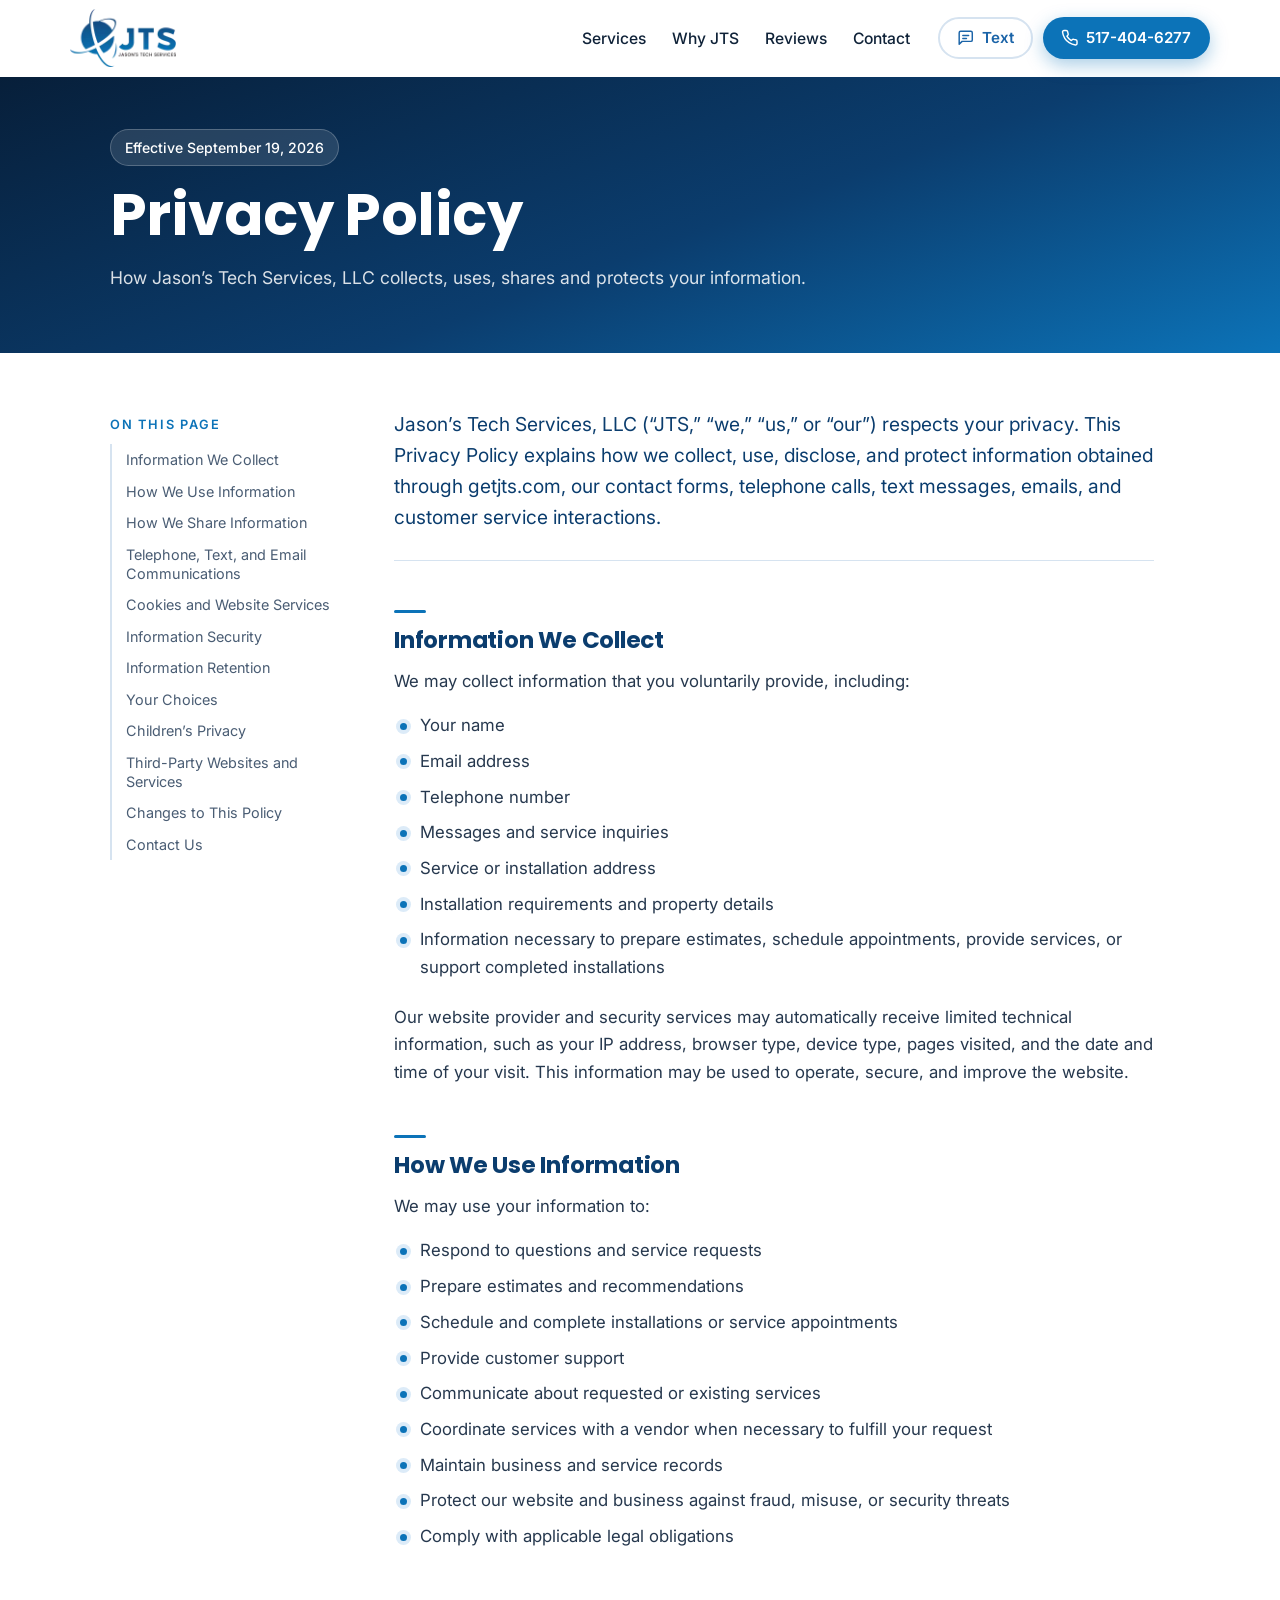
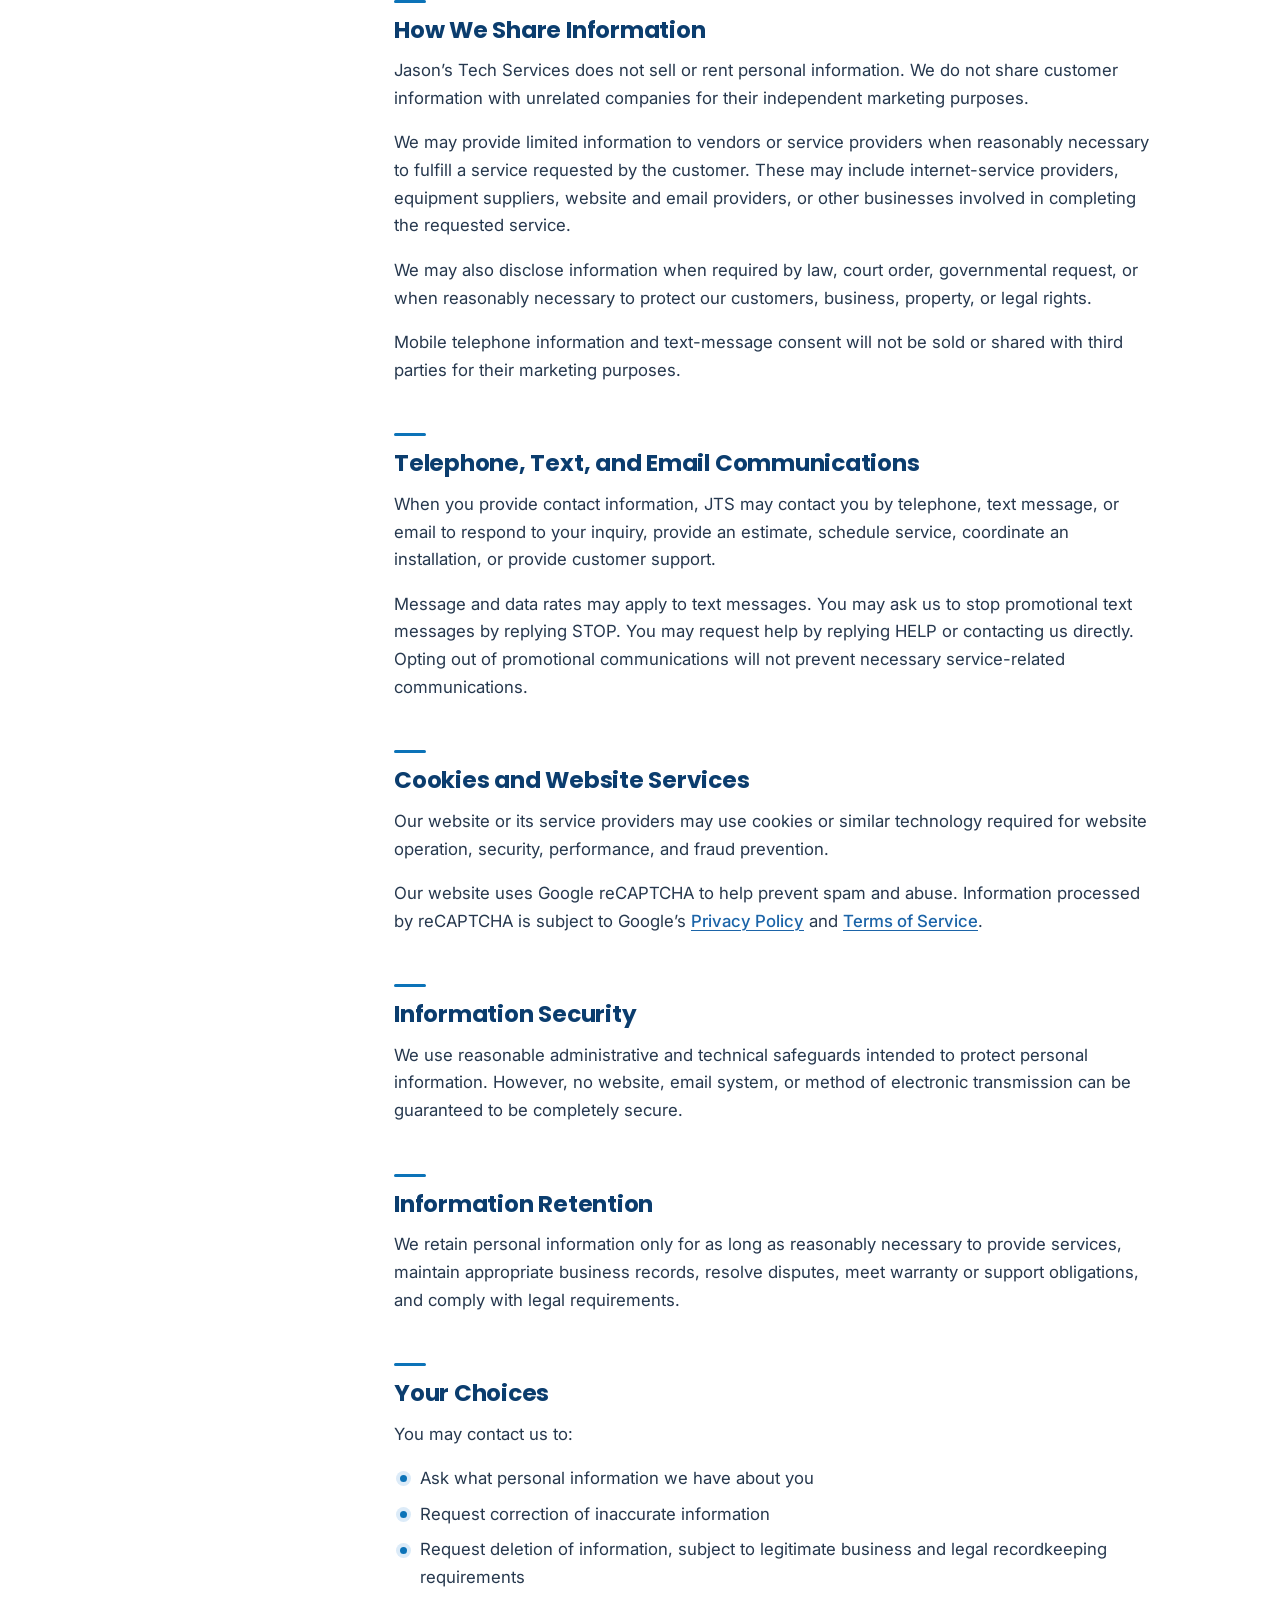
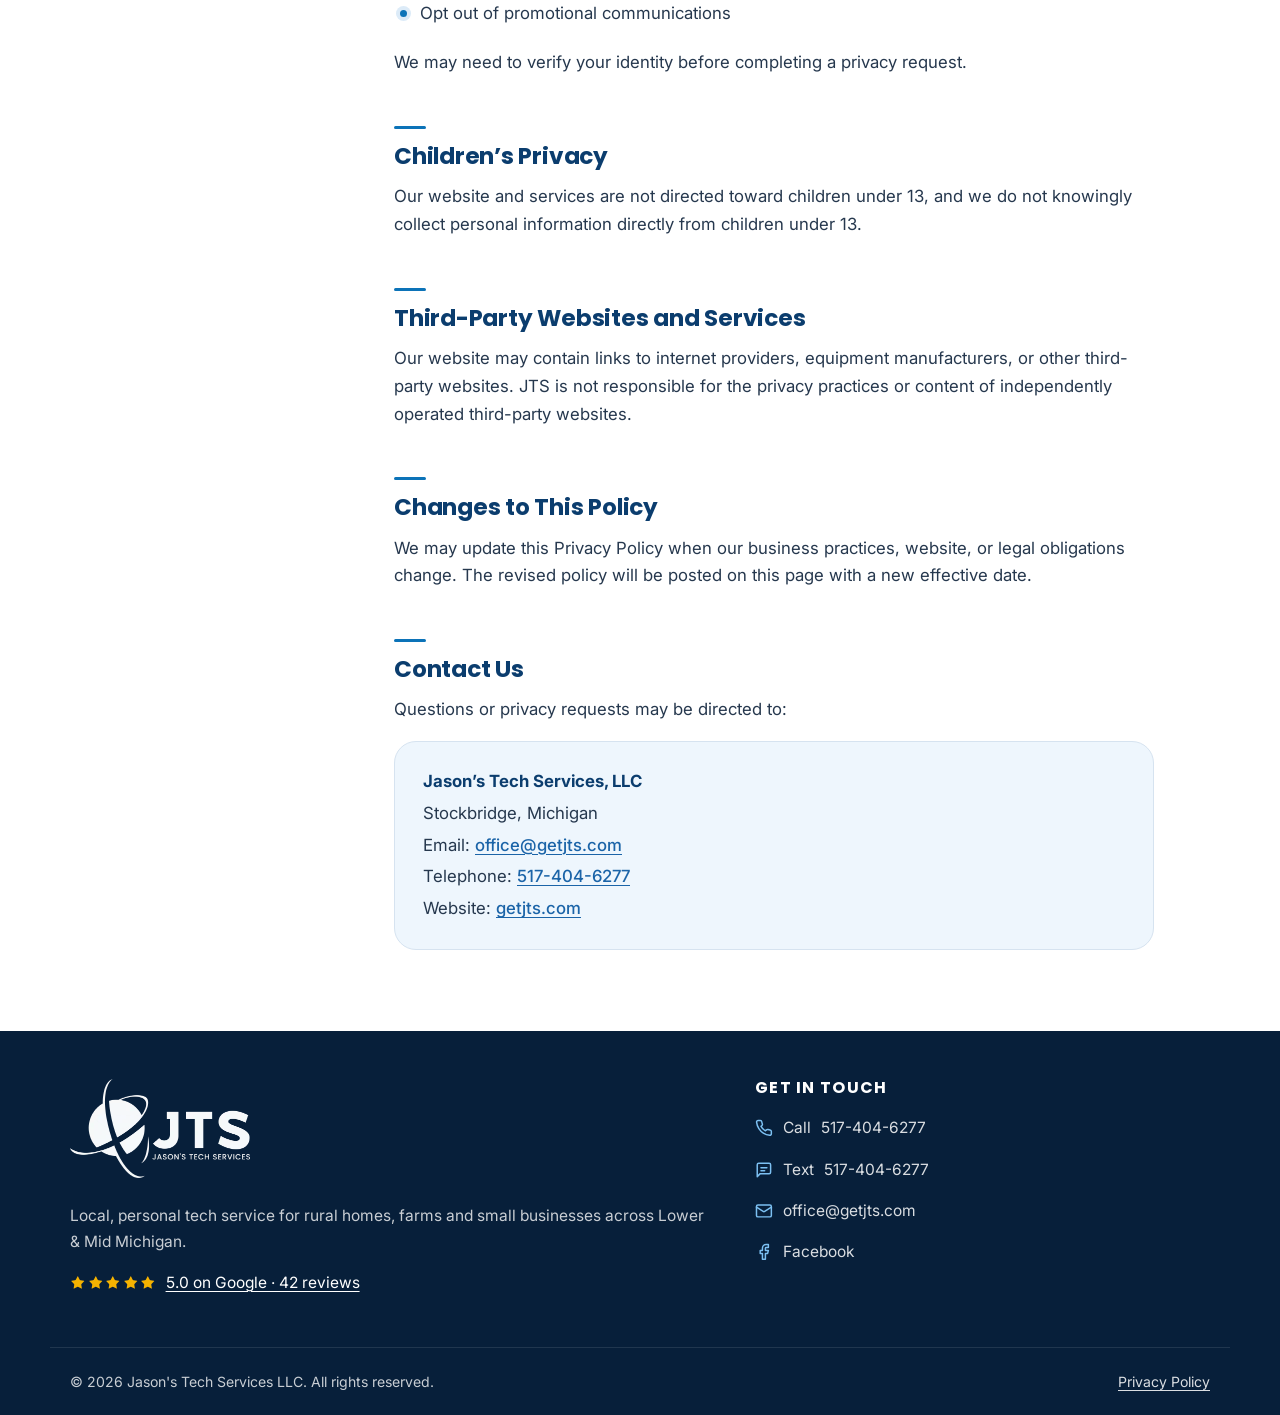
==== commit 0c955e04: "Added privacy policy" ====
--- a/privacy-policy/index.html
+++ b/privacy-policy/index.html
@@ -1,8 +1,8 @@
-<!doctype html><html lang=en-US><head><meta charset=utf-8><meta name=viewport content="width=device-width,initial-scale=1"><title>Privacy Policy | Jason's Tech Services</title><meta name=description content="How Jason's Tech Services LLC collects, uses and protects your information."><meta name=theme-color content="#0b3d6e"><link rel=canonical href=https://www.getjts.com/privacy-policy/><link rel=icon href=/favicon.ico sizes=48x48><link rel=icon type=image/png href=/favicon-32.png sizes=32x32><link rel=apple-touch-icon href=/apple-touch-icon.png><link rel=manifest href=/site.webmanifest><meta property="og:type" content="website"><meta property="og:site_name" content="Jason's Tech Services"><meta property="og:title" content="Privacy Policy | Jason's Tech Services"><meta property="og:description" content="How Jason's Tech Services LLC collects, uses and protects your information."><meta property="og:url" content="https://www.getjts.com/privacy-policy/"><meta property="og:image" content="https://www.getjts.com/images/social-card_hu_3ebde7553f05dc3c.jpg"><meta property="og:image:width" content="1200"><meta property="og:image:height" content="630"><meta property="og:image:alt" content="Jason's Tech Services: fast, reliable internet, even way out here. 5.0 on Google, no contracts, lifetime support."><meta name=twitter:card content="summary_large_image"><meta name=twitter:title content="Privacy Policy | Jason's Tech Services"><meta name=twitter:description content="How Jason's Tech Services LLC collects, uses and protects your information."><meta name=twitter:image content="https://www.getjts.com/images/social-card_hu_3ebde7553f05dc3c.jpg"><link rel=preconnect href=https://fonts.googleapis.com><link rel=preconnect href=https://fonts.gstatic.com crossorigin><link href="https://fonts.googleapis.com/css2?family=Inter:wght@400;500;600&family=Poppins:wght@500;600;700&display=swap" rel=stylesheet><link rel=stylesheet href=/css/main.min.d134defa4f9a6b4ce66d67d298fd15a46aee4fee6ff77e4c6547bd2538632ec2.css integrity="sha256-0TTe+k+aa0zmbWfSmP0VpGruT+5v935MZUe9JThjLsI="></head><body class=is-page><a class=skip-link href=#main>Skip to content</a><header class=site-header data-header><div class="container header-inner"><a class=brand href=/ aria-label="Jason's Tech Services home page"><img src=/images/logo_hu_5e511e669a34d99.webp srcset="/images/logo_hu_5e511e669a34d99.webp 1x, /images/logo_hu_7a8a3a0e782b88ce.webp 2x" width=220 height=120 alt="Jason's Tech Services (JTS) logo"></a><nav class=main-nav id=main-nav aria-label=Main><ul><li><a href=/#services>Services</a></li><li><a href=/#why>Why JTS</a></li><li><a href=/#reviews>Reviews</a></li><li><a href=/#contact>Contact</a></li></ul><div class=nav-ctas><a class="btn btn-ghost" href=/#contact data-contact=sms><svg class="icon icon-message" viewBox="0 0 24 24" fill="none" stroke="currentColor" stroke-width="2" stroke-linecap="round" stroke-linejoin="round" aria-hidden="true" focusable="false"><path d="M21 15a2 2 0 01-2 2H7l-4 4V5a2 2 0 012-2h14a2 2 0 012 2z"/><path d="M8 9h8M8 13h5"/></svg> Text</a>
+<!doctype html><html lang=en-US><head><meta charset=utf-8><meta name=viewport content="width=device-width,initial-scale=1"><title>Privacy Policy | Jason's Tech Services</title><meta name=description content="How Jason’s Tech Services, LLC collects, uses, shares and protects your information."><meta name=theme-color content="#0b3d6e"><link rel=canonical href=https://www.getjts.com/privacy-policy/><link rel=icon href=/favicon.ico sizes=48x48><link rel=icon type=image/png href=/favicon-32.png sizes=32x32><link rel=apple-touch-icon href=/apple-touch-icon.png><link rel=manifest href=/site.webmanifest><meta property="og:type" content="website"><meta property="og:site_name" content="Jason's Tech Services"><meta property="og:title" content="Privacy Policy | Jason's Tech Services"><meta property="og:description" content="How Jason’s Tech Services, LLC collects, uses, shares and protects your information."><meta property="og:url" content="https://www.getjts.com/privacy-policy/"><meta property="og:image" content="https://www.getjts.com/images/social-card_hu_3ebde7553f05dc3c.jpg"><meta property="og:image:width" content="1200"><meta property="og:image:height" content="630"><meta property="og:image:alt" content="Jason's Tech Services: fast, reliable internet, even way out here. 5.0 on Google, no contracts, lifetime support."><meta name=twitter:card content="summary_large_image"><meta name=twitter:title content="Privacy Policy | Jason's Tech Services"><meta name=twitter:description content="How Jason’s Tech Services, LLC collects, uses, shares and protects your information."><meta name=twitter:image content="https://www.getjts.com/images/social-card_hu_3ebde7553f05dc3c.jpg"><link rel=preconnect href=https://fonts.googleapis.com><link rel=preconnect href=https://fonts.gstatic.com crossorigin><link href="https://fonts.googleapis.com/css2?family=Inter:wght@400;500;600&family=Poppins:wght@500;600;700&display=swap" rel=stylesheet><link rel=stylesheet href=/css/main.min.dba861eebf24fbe4d08503308b64a60e806955cf57a13a3715456ebea5ef43ff.css integrity="sha256-26hh7r8k++TQhQMwi2SmDoBpVc9XoTo3FUVuvqXvQ/8="></head><body class=is-page><a class=skip-link href=#main>Skip to content</a><header class=site-header data-header><div class="container header-inner"><a class=brand href=/ aria-label="Jason's Tech Services home page"><img src=/images/logo_hu_5e511e669a34d99.webp srcset="/images/logo_hu_5e511e669a34d99.webp 1x, /images/logo_hu_7a8a3a0e782b88ce.webp 2x" width=220 height=120 alt="Jason's Tech Services (JTS) logo"></a><nav class=main-nav id=main-nav aria-label=Main><ul><li><a href=/#services>Services</a></li><li><a href=/#why>Why JTS</a></li><li><a href=/#reviews>Reviews</a></li><li><a href=/#contact>Contact</a></li></ul><div class=nav-ctas><a class="btn btn-ghost" href=/#contact data-contact=sms><svg class="icon icon-message" viewBox="0 0 24 24" fill="none" stroke="currentColor" stroke-width="2" stroke-linecap="round" stroke-linejoin="round" aria-hidden="true" focusable="false"><path d="M21 15a2 2 0 01-2 2H7l-4 4V5a2 2 0 012-2h14a2 2 0 012 2z"/><path d="M8 9h8M8 13h5"/></svg> Text</a>
 <a class="btn btn-primary" href=/#contact data-contact=tel><svg class="icon icon-phone" viewBox="0 0 24 24" fill="none" stroke="currentColor" stroke-width="2" stroke-linecap="round" stroke-linejoin="round" aria-hidden="true" focusable="false"><path d="M22 16.92v3a2 2 0 01-2.18 2 19.79 19.79.0 01-8.63-3.07 19.5 19.5.0 01-6-6A19.79 19.79.0 012.12 4.18 2 2 0 014.11 2h3a2 2 0 012 1.72c.13.96.36 1.9.7 2.81a2 2 0 01-.45 2.11L8.09 9.91a16 16 0 006 6l1.27-1.27a2 2 0 012.11-.45c.91.34 1.85.57 2.81.7A2 2 0 0122 16.92z"/></svg> <span data-fill=phone>Call</span></a></div></nav><button class=nav-toggle type=button aria-controls=main-nav aria-expanded=false data-nav-toggle>
 <span class=sr-only>Menu</span>
 <span class=nav-toggle-open><svg class="icon icon-menu" viewBox="0 0 24 24" fill="none" stroke="currentColor" stroke-width="2" stroke-linecap="round" stroke-linejoin="round" aria-hidden="true" focusable="false"><path d="M4 6h16M4 12h16M4 18h16"/></svg></span>
-<span class=nav-toggle-close><svg class="icon icon-x" viewBox="0 0 24 24" fill="none" stroke="currentColor" stroke-width="2" stroke-linecap="round" stroke-linejoin="round" aria-hidden="true" focusable="false"><path d="M18 6 6 18M6 6l12 12"/></svg></span></button></div></header><main id=main><section class=page-hero><div class=container><h1>Privacy Policy</h1><p>How Jason's Tech Services LLC collects, uses and protects your information.</p></div></section><section class=section><div class="container prose"><p>Our full privacy policy is coming soon.</p><p>In the meantime, if you have any questions about how we handle your information, please <a href=/#contact data-contact=mailto>email us</a> or call/text <a href=/#contact data-contact=tel><span data-fill=phone>our office</span></a>.</p></div></section></main><footer class=site-footer><div class="container footer-grid"><div class=footer-brand><div class=footer-logo><img src=/images/logo-white_hu_bb9b93ba731ef424.webp width=180 height=98 alt="Jason's Tech Services (JTS) logo" loading=lazy></div><p>Local, personal tech service for rural homes, farms and small businesses across Lower & Mid Michigan.</p><p class=footer-rating><span class=stars aria-hidden=true><svg class="icon icon-star" viewBox="0 0 24 24" fill="none" stroke="currentColor" stroke-width="2" stroke-linecap="round" stroke-linejoin="round" aria-hidden="true" focusable="false"><path d="M11.52 2.3a.53.53.0 01.96.0l2.31 4.68a2.12 2.12.0 001.6 1.16l5.16.76a.53.53.0 01.3.9l-3.74 3.64a2.12 2.12.0 00-.61 1.88l.88 5.14a.53.53.0 01-.77.56l-4.62-2.43a2.12 2.12.0 00-1.97.0L6.4 21.02a.53.53.0 01-.77-.56l.88-5.14a2.12 2.12.0 00-.61-1.88L2.16 9.8a.53.53.0 01.3-.9l5.16-.76a2.12 2.12.0 001.6-1.16z"/></svg><svg class="icon icon-star" viewBox="0 0 24 24" fill="none" stroke="currentColor" stroke-width="2" stroke-linecap="round" stroke-linejoin="round" aria-hidden="true" focusable="false"><path d="M11.52 2.3a.53.53.0 01.96.0l2.31 4.68a2.12 2.12.0 001.6 1.16l5.16.76a.53.53.0 01.3.9l-3.74 3.64a2.12 2.12.0 00-.61 1.88l.88 5.14a.53.53.0 01-.77.56l-4.62-2.43a2.12 2.12.0 00-1.97.0L6.4 21.02a.53.53.0 01-.77-.56l.88-5.14a2.12 2.12.0 00-.61-1.88L2.16 9.8a.53.53.0 01.3-.9l5.16-.76a2.12 2.12.0 001.6-1.16z"/></svg><svg class="icon icon-star" viewBox="0 0 24 24" fill="none" stroke="currentColor" stroke-width="2" stroke-linecap="round" stroke-linejoin="round" aria-hidden="true" focusable="false"><path d="M11.52 2.3a.53.53.0 01.96.0l2.31 4.68a2.12 2.12.0 001.6 1.16l5.16.76a.53.53.0 01.3.9l-3.74 3.64a2.12 2.12.0 00-.61 1.88l.88 5.14a.53.53.0 01-.77.56l-4.62-2.43a2.12 2.12.0 00-1.97.0L6.4 21.02a.53.53.0 01-.77-.56l.88-5.14a2.12 2.12.0 00-.61-1.88L2.16 9.8a.53.53.0 01.3-.9l5.16-.76a2.12 2.12.0 001.6-1.16z"/></svg><svg class="icon icon-star" viewBox="0 0 24 24" fill="none" stroke="currentColor" stroke-width="2" stroke-linecap="round" stroke-linejoin="round" aria-hidden="true" focusable="false"><path d="M11.52 2.3a.53.53.0 01.96.0l2.31 4.68a2.12 2.12.0 001.6 1.16l5.16.76a.53.53.0 01.3.9l-3.74 3.64a2.12 2.12.0 00-.61 1.88l.88 5.14a.53.53.0 01-.77.56l-4.62-2.43a2.12 2.12.0 00-1.97.0L6.4 21.02a.53.53.0 01-.77-.56l.88-5.14a2.12 2.12.0 00-.61-1.88L2.16 9.8a.53.53.0 01.3-.9l5.16-.76a2.12 2.12.0 001.6-1.16z"/></svg><svg class="icon icon-star" viewBox="0 0 24 24" fill="none" stroke="currentColor" stroke-width="2" stroke-linecap="round" stroke-linejoin="round" aria-hidden="true" focusable="false"><path d="M11.52 2.3a.53.53.0 01.96.0l2.31 4.68a2.12 2.12.0 001.6 1.16l5.16.76a.53.53.0 01.3.9l-3.74 3.64a2.12 2.12.0 00-.61 1.88l.88 5.14a.53.53.0 01-.77.56l-4.62-2.43a2.12 2.12.0 00-1.97.0L6.4 21.02a.53.53.0 01-.77-.56l.88-5.14a2.12 2.12.0 00-.61-1.88L2.16 9.8a.53.53.0 01.3-.9l5.16-.76a2.12 2.12.0 001.6-1.16z"/></svg></span>
+<span class=nav-toggle-close><svg class="icon icon-x" viewBox="0 0 24 24" fill="none" stroke="currentColor" stroke-width="2" stroke-linecap="round" stroke-linejoin="round" aria-hidden="true" focusable="false"><path d="M18 6 6 18M6 6l12 12"/></svg></span></button></div></header><main id=main><section class=page-hero><div class=container><p class=page-meta>Effective September 19, 2026</p><h1>Privacy Policy</h1><p>How Jason’s Tech Services, LLC collects, uses, shares and protects your information.</p></div></section><section class="section page-body"><div class="container page-grid"><aside class=page-toc aria-label="On this page"><p class=eyebrow>On this page</p><nav id=TableOfContents><ul><li><a href=#information-we-collect>Information We Collect</a></li><li><a href=#how-we-use-information>How We Use Information</a></li><li><a href=#how-we-share-information>How We Share Information</a></li><li><a href=#telephone-text-and-email-communications>Telephone, Text, and Email Communications</a></li><li><a href=#cookies-and-website-services>Cookies and Website Services</a></li><li><a href=#information-security>Information Security</a></li><li><a href=#information-retention>Information Retention</a></li><li><a href=#your-choices>Your Choices</a></li><li><a href=#childrens-privacy>Children’s Privacy</a></li><li><a href=#third-party-websites-and-services>Third-Party Websites and Services</a></li><li><a href=#changes-to-this-policy>Changes to This Policy</a></li><li><a href=#contact-us>Contact Us</a></li></ul></nav></aside><div class=prose><p class=lead>Jason’s Tech Services, LLC (“JTS,” “we,” “us,” or “our”) respects your privacy. This Privacy Policy explains how we collect, use, disclose, and protect information obtained through getjts.com, our contact forms, telephone calls, text messages, emails, and customer service interactions.</p><h2 id=information-we-collect>Information We Collect</h2><p>We may collect information that you voluntarily provide, including:</p><ul><li>Your name</li><li>Email address</li><li>Telephone number</li><li>Messages and service inquiries</li><li>Service or installation address</li><li>Installation requirements and property details</li><li>Information necessary to prepare estimates, schedule appointments, provide services, or support completed installations</li></ul><p>Our website provider and security services may automatically receive limited technical information, such as your IP address, browser type, device type, pages visited, and the date and time of your visit. This information may be used to operate, secure, and improve the website.</p><h2 id=how-we-use-information>How We Use Information</h2><p>We may use your information to:</p><ul><li>Respond to questions and service requests</li><li>Prepare estimates and recommendations</li><li>Schedule and complete installations or service appointments</li><li>Provide customer support</li><li>Communicate about requested or existing services</li><li>Coordinate services with a vendor when necessary to fulfill your request</li><li>Maintain business and service records</li><li>Protect our website and business against fraud, misuse, or security threats</li><li>Comply with applicable legal obligations</li></ul><h2 id=how-we-share-information>How We Share Information</h2><p>Jason’s Tech Services does not sell or rent personal information. We do not share customer information with unrelated companies for their independent marketing purposes.</p><p>We may provide limited information to vendors or service providers when reasonably necessary to fulfill a service requested by the customer. These may include internet-service providers, equipment suppliers, website and email providers, or other businesses involved in completing the requested service.</p><p>We may also disclose information when required by law, court order, governmental request, or when reasonably necessary to protect our customers, business, property, or legal rights.</p><p>Mobile telephone information and text-message consent will not be sold or shared with third parties for their marketing purposes.</p><h2 id=telephone-text-and-email-communications>Telephone, Text, and Email Communications</h2><p>When you provide contact information, JTS may contact you by telephone, text message, or email to respond to your inquiry, provide an estimate, schedule service, coordinate an installation, or provide customer support.</p><p>Message and data rates may apply to text messages. You may ask us to stop promotional text messages by replying STOP. You may request help by replying HELP or contacting us directly. Opting out of promotional communications will not prevent necessary service-related communications.</p><h2 id=cookies-and-website-services>Cookies and Website Services</h2><p>Our website or its service providers may use cookies or similar technology required for website operation, security, performance, and fraud prevention.</p><p>Our website uses Google reCAPTCHA to help prevent spam and abuse. Information processed by reCAPTCHA is subject to Google’s <a href=https://policies.google.com/privacy>Privacy Policy</a> and <a href=https://policies.google.com/terms>Terms of Service</a>.</p><h2 id=information-security>Information Security</h2><p>We use reasonable administrative and technical safeguards intended to protect personal information. However, no website, email system, or method of electronic transmission can be guaranteed to be completely secure.</p><h2 id=information-retention>Information Retention</h2><p>We retain personal information only for as long as reasonably necessary to provide services, maintain appropriate business records, resolve disputes, meet warranty or support obligations, and comply with legal requirements.</p><h2 id=your-choices>Your Choices</h2><p>You may contact us to:</p><ul><li>Ask what personal information we have about you</li><li>Request correction of inaccurate information</li><li>Request deletion of information, subject to legitimate business and legal recordkeeping requirements</li><li>Opt out of promotional communications</li></ul><p>We may need to verify your identity before completing a privacy request.</p><h2 id=childrens-privacy>Children’s Privacy</h2><p>Our website and services are not directed toward children under 13, and we do not knowingly collect personal information directly from children under 13.</p><h2 id=third-party-websites-and-services>Third-Party Websites and Services</h2><p>Our website may contain links to internet providers, equipment manufacturers, or other third-party websites. JTS is not responsible for the privacy practices or content of independently operated third-party websites.</p><h2 id=changes-to-this-policy>Changes to This Policy</h2><p>We may update this Privacy Policy when our business practices, website, or legal obligations change. The revised policy will be posted on this page with a new effective date.</p><h2 id=contact-us>Contact Us</h2><p>Questions or privacy requests may be directed to:</p><p class=policy-contact><strong>Jason’s Tech Services, LLC</strong><br>Stockbridge, Michigan<br>Email: <a href=/#contact data-contact=mailto><span data-fill=email>email us</span></a><br>Telephone: <a href=/#contact data-contact=tel><span data-fill=phone>call us</span></a><br>Website: <a href=https://www.getjts.com/>getjts.com</a></p></div></div></section></main><footer class=site-footer><div class="container footer-grid"><div class=footer-brand><div class=footer-logo><img src=/images/logo-white_hu_bb9b93ba731ef424.webp width=180 height=98 alt="Jason's Tech Services (JTS) logo" loading=lazy></div><p>Local, personal tech service for rural homes, farms and small businesses across Lower & Mid Michigan.</p><p class=footer-rating><span class=stars aria-hidden=true><svg class="icon icon-star" viewBox="0 0 24 24" fill="none" stroke="currentColor" stroke-width="2" stroke-linecap="round" stroke-linejoin="round" aria-hidden="true" focusable="false"><path d="M11.52 2.3a.53.53.0 01.96.0l2.31 4.68a2.12 2.12.0 001.6 1.16l5.16.76a.53.53.0 01.3.9l-3.74 3.64a2.12 2.12.0 00-.61 1.88l.88 5.14a.53.53.0 01-.77.56l-4.62-2.43a2.12 2.12.0 00-1.97.0L6.4 21.02a.53.53.0 01-.77-.56l.88-5.14a2.12 2.12.0 00-.61-1.88L2.16 9.8a.53.53.0 01.3-.9l5.16-.76a2.12 2.12.0 001.6-1.16z"/></svg><svg class="icon icon-star" viewBox="0 0 24 24" fill="none" stroke="currentColor" stroke-width="2" stroke-linecap="round" stroke-linejoin="round" aria-hidden="true" focusable="false"><path d="M11.52 2.3a.53.53.0 01.96.0l2.31 4.68a2.12 2.12.0 001.6 1.16l5.16.76a.53.53.0 01.3.9l-3.74 3.64a2.12 2.12.0 00-.61 1.88l.88 5.14a.53.53.0 01-.77.56l-4.62-2.43a2.12 2.12.0 00-1.97.0L6.4 21.02a.53.53.0 01-.77-.56l.88-5.14a2.12 2.12.0 00-.61-1.88L2.16 9.8a.53.53.0 01.3-.9l5.16-.76a2.12 2.12.0 001.6-1.16z"/></svg><svg class="icon icon-star" viewBox="0 0 24 24" fill="none" stroke="currentColor" stroke-width="2" stroke-linecap="round" stroke-linejoin="round" aria-hidden="true" focusable="false"><path d="M11.52 2.3a.53.53.0 01.96.0l2.31 4.68a2.12 2.12.0 001.6 1.16l5.16.76a.53.53.0 01.3.9l-3.74 3.64a2.12 2.12.0 00-.61 1.88l.88 5.14a.53.53.0 01-.77.56l-4.62-2.43a2.12 2.12.0 00-1.97.0L6.4 21.02a.53.53.0 01-.77-.56l.88-5.14a2.12 2.12.0 00-.61-1.88L2.16 9.8a.53.53.0 01.3-.9l5.16-.76a2.12 2.12.0 001.6-1.16z"/></svg><svg class="icon icon-star" viewBox="0 0 24 24" fill="none" stroke="currentColor" stroke-width="2" stroke-linecap="round" stroke-linejoin="round" aria-hidden="true" focusable="false"><path d="M11.52 2.3a.53.53.0 01.96.0l2.31 4.68a2.12 2.12.0 001.6 1.16l5.16.76a.53.53.0 01.3.9l-3.74 3.64a2.12 2.12.0 00-.61 1.88l.88 5.14a.53.53.0 01-.77.56l-4.62-2.43a2.12 2.12.0 00-1.97.0L6.4 21.02a.53.53.0 01-.77-.56l.88-5.14a2.12 2.12.0 00-.61-1.88L2.16 9.8a.53.53.0 01.3-.9l5.16-.76a2.12 2.12.0 001.6-1.16z"/></svg><svg class="icon icon-star" viewBox="0 0 24 24" fill="none" stroke="currentColor" stroke-width="2" stroke-linecap="round" stroke-linejoin="round" aria-hidden="true" focusable="false"><path d="M11.52 2.3a.53.53.0 01.96.0l2.31 4.68a2.12 2.12.0 001.6 1.16l5.16.76a.53.53.0 01.3.9l-3.74 3.64a2.12 2.12.0 00-.61 1.88l.88 5.14a.53.53.0 01-.77.56l-4.62-2.43a2.12 2.12.0 00-1.97.0L6.4 21.02a.53.53.0 01-.77-.56l.88-5.14a2.12 2.12.0 00-.61-1.88L2.16 9.8a.53.53.0 01.3-.9l5.16-.76a2.12 2.12.0 001.6-1.16z"/></svg></span>
 <a href="https://maps.google.com/?cid=3479964642039190924" target=_blank rel=noopener>5.0 on Google · 42 reviews</a></p></div><div><h2 class=footer-heading>Get in touch</h2><ul class=footer-list><li><a href=/#contact data-contact=tel><svg class="icon icon-phone" viewBox="0 0 24 24" fill="none" stroke="currentColor" stroke-width="2" stroke-linecap="round" stroke-linejoin="round" aria-hidden="true" focusable="false"><path d="M22 16.92v3a2 2 0 01-2.18 2 19.79 19.79.0 01-8.63-3.07 19.5 19.5.0 01-6-6A19.79 19.79.0 012.12 4.18 2 2 0 014.11 2h3a2 2 0 012 1.72c.13.96.36 1.9.7 2.81a2 2 0 01-.45 2.11L8.09 9.91a16 16 0 006 6l1.27-1.27a2 2 0 012.11-.45c.91.34 1.85.57 2.81.7A2 2 0 0122 16.92z"/></svg> Call <span data-fill=phone>us</span></a></li><li><a href=/#contact data-contact=sms><svg class="icon icon-message" viewBox="0 0 24 24" fill="none" stroke="currentColor" stroke-width="2" stroke-linecap="round" stroke-linejoin="round" aria-hidden="true" focusable="false"><path d="M21 15a2 2 0 01-2 2H7l-4 4V5a2 2 0 012-2h14a2 2 0 012 2z"/><path d="M8 9h8M8 13h5"/></svg> Text <span data-fill=phone>us</span></a></li><li><a href=/#contact data-contact=mailto><svg class="icon icon-mail" viewBox="0 0 24 24" fill="none" stroke="currentColor" stroke-width="2" stroke-linecap="round" stroke-linejoin="round" aria-hidden="true" focusable="false"><rect x="2" y="4" width="20" height="16" rx="2"/><path d="m22 7-8.97 5.7a1.94 1.94.0 01-2.06.0L2 7"/></svg> <span data-fill=email>Email us</span></a></li><li><a href=https://www.facebook.com/Jasonstechservicesllc target=_blank rel=noopener><svg class="icon icon-facebook" viewBox="0 0 24 24" fill="none" stroke="currentColor" stroke-width="2" stroke-linecap="round" stroke-linejoin="round" aria-hidden="true" focusable="false"><path d="M18 2h-3a5 5 0 00-5 5v3H7v4h3v8h4v-8h3l1-4h-4V7a1 1 0 011-1h3z"/></svg> Facebook</a></li></ul></div></div><div class="container footer-bottom"><p>© 2026 Jason's Tech Services LLC. All rights reserved.</p><p><a href=/privacy-policy/>Privacy Policy</a></p></div></footer><nav class=mobile-cta aria-label="Quick contact"><a href=/#contact data-contact=tel><svg class="icon icon-phone" viewBox="0 0 24 24" fill="none" stroke="currentColor" stroke-width="2" stroke-linecap="round" stroke-linejoin="round" aria-hidden="true" focusable="false"><path d="M22 16.92v3a2 2 0 01-2.18 2 19.79 19.79.0 01-8.63-3.07 19.5 19.5.0 01-6-6A19.79 19.79.0 012.12 4.18 2 2 0 014.11 2h3a2 2 0 012 1.72c.13.96.36 1.9.7 2.81a2 2 0 01-.45 2.11L8.09 9.91a16 16 0 006 6l1.27-1.27a2 2 0 012.11-.45c.91.34 1.85.57 2.81.7A2 2 0 0122 16.92z"/></svg><span>Call</span></a>
 <a href=/#contact data-contact=sms><svg class="icon icon-message" viewBox="0 0 24 24" fill="none" stroke="currentColor" stroke-width="2" stroke-linecap="round" stroke-linejoin="round" aria-hidden="true" focusable="false"><path d="M21 15a2 2 0 01-2 2H7l-4 4V5a2 2 0 012-2h14a2 2 0 012 2z"/><path d="M8 9h8M8 13h5"/></svg><span>Text</span></a>
 <a href=/#contact data-contact=mailto><svg class="icon icon-mail" viewBox="0 0 24 24" fill="none" stroke="currentColor" stroke-width="2" stroke-linecap="round" stroke-linejoin="round" aria-hidden="true" focusable="false"><rect x="2" y="4" width="20" height="16" rx="2"/><path d="m22 7-8.97 5.7a1.94 1.94.0 01-2.06.0L2 7"/></svg><span>Email</span></a>
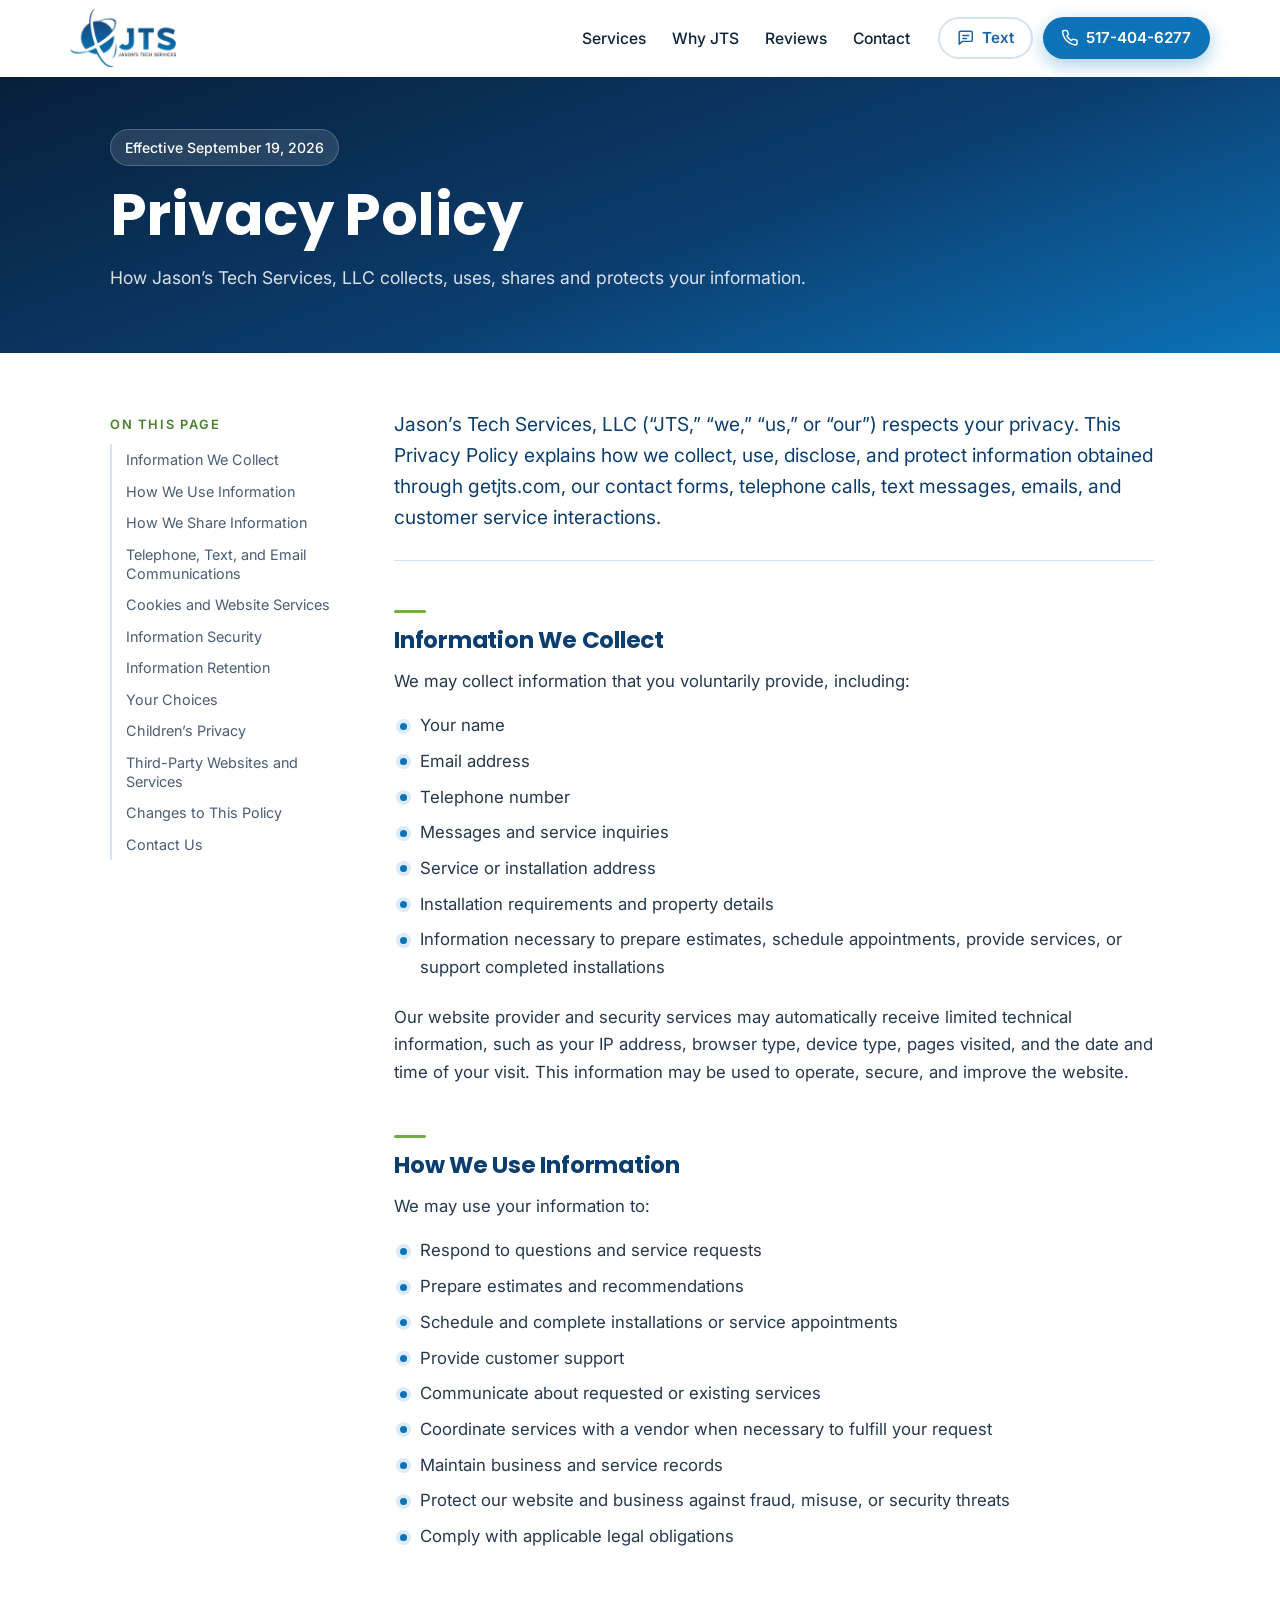
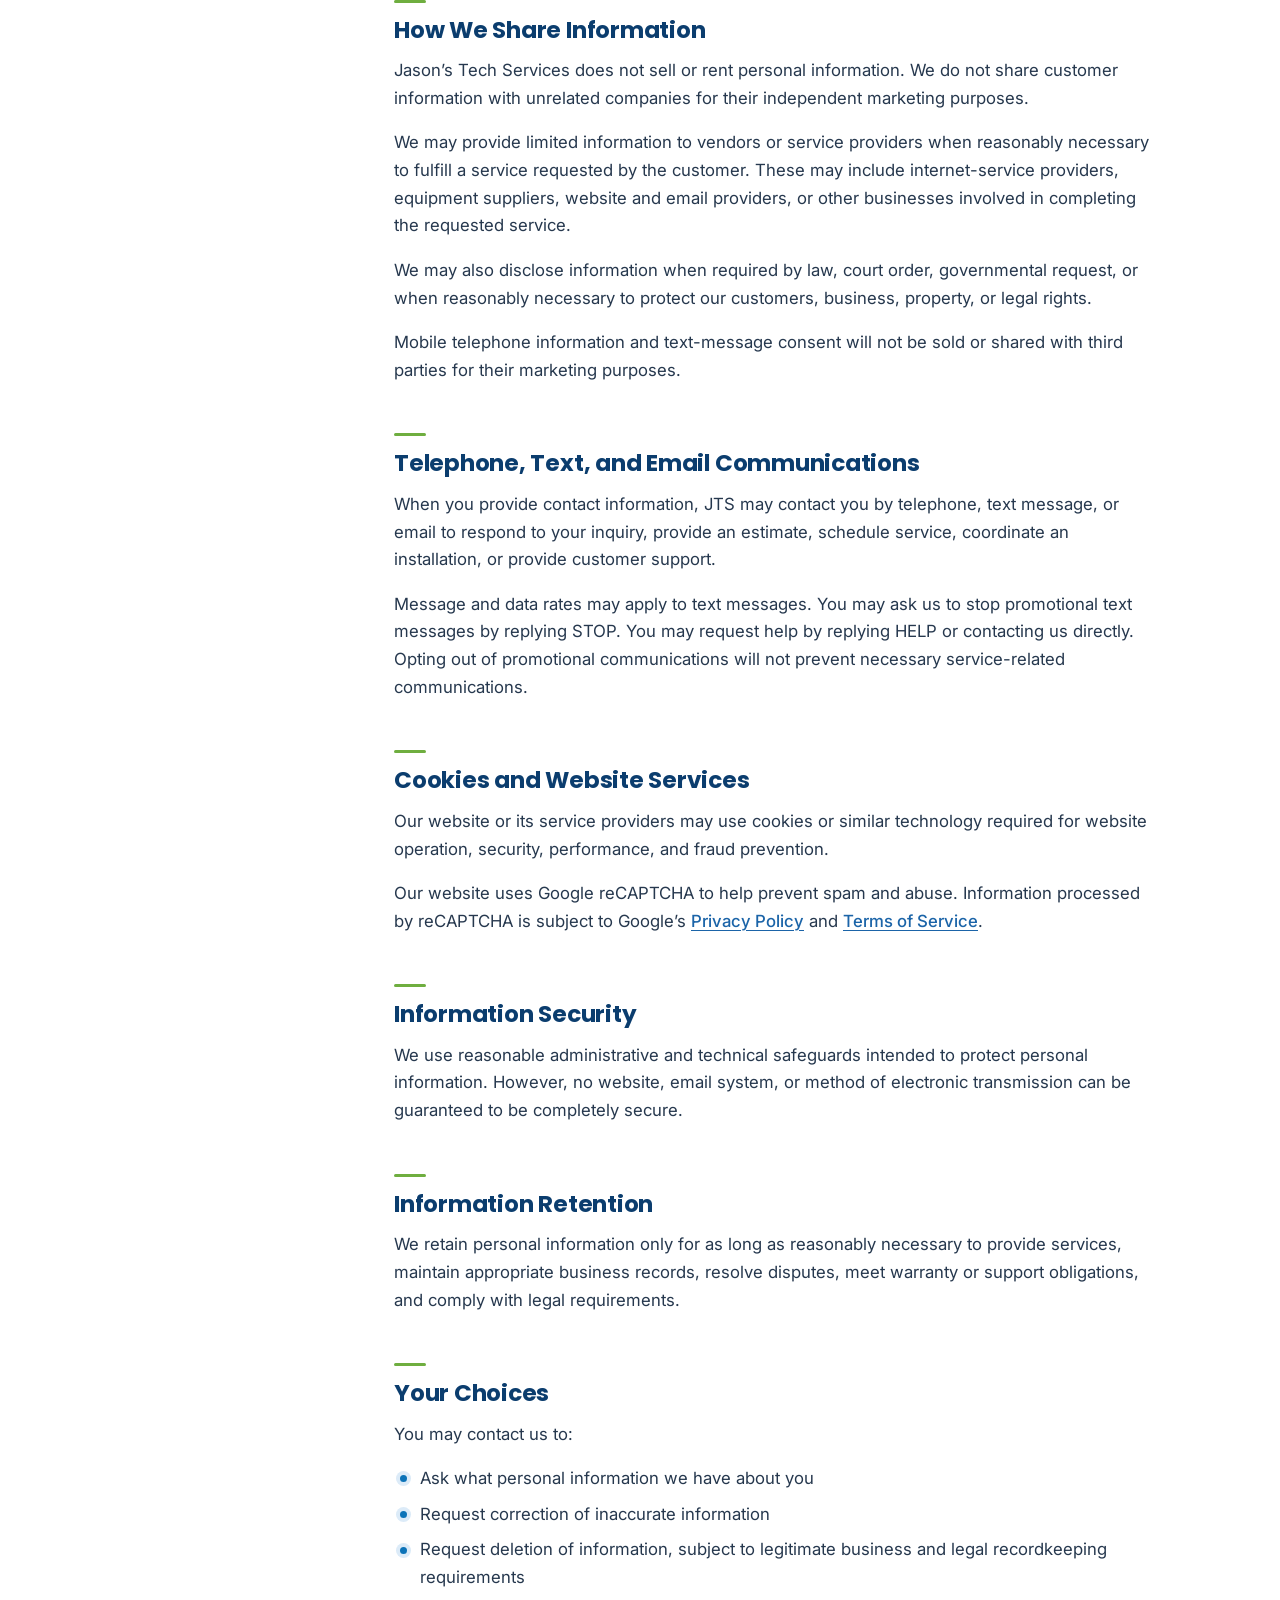
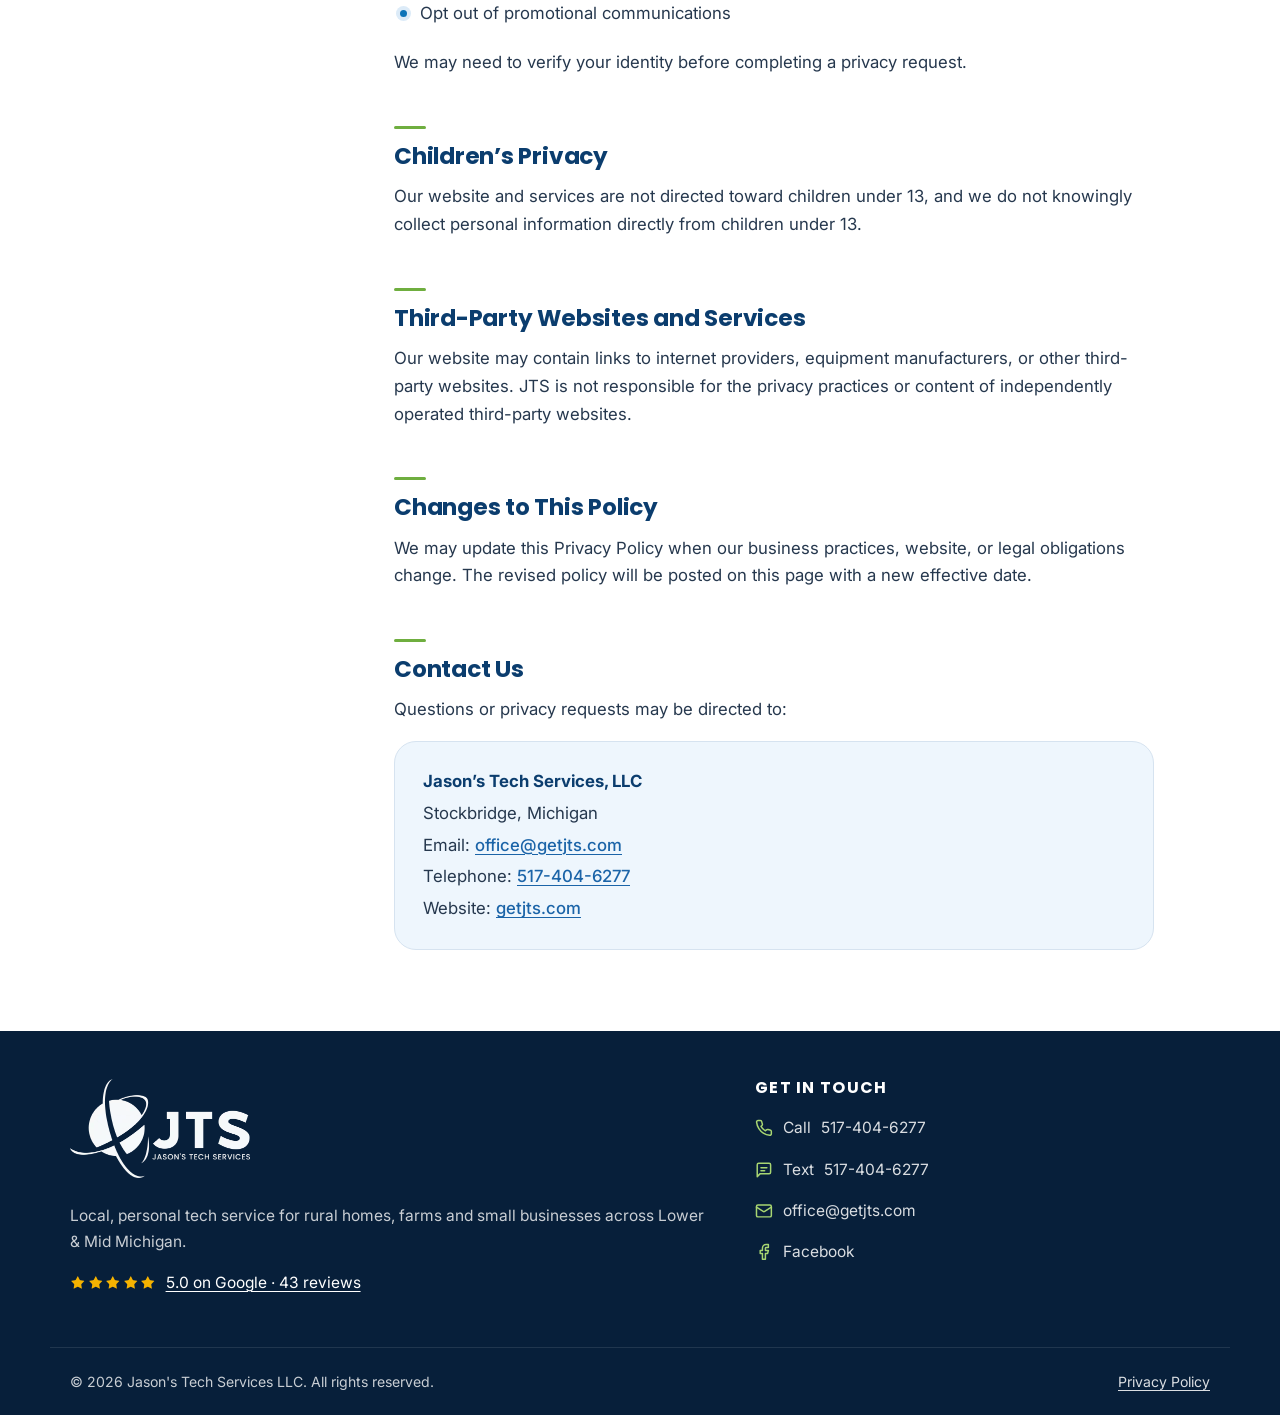
==== commit eeb9254e: "Updates to text, added a small splash of color" ====
--- a/privacy-policy/index.html
+++ b/privacy-policy/index.html
@@ -1,9 +1,9 @@
-<!doctype html><html lang=en-US><head><meta charset=utf-8><meta name=viewport content="width=device-width,initial-scale=1"><title>Privacy Policy | Jason's Tech Services</title><meta name=description content="How Jason’s Tech Services, LLC collects, uses, shares and protects your information."><meta name=theme-color content="#0b3d6e"><link rel=canonical href=https://www.getjts.com/privacy-policy/><link rel=icon href=/favicon.ico sizes=48x48><link rel=icon type=image/png href=/favicon-32.png sizes=32x32><link rel=apple-touch-icon href=/apple-touch-icon.png><link rel=manifest href=/site.webmanifest><meta property="og:type" content="website"><meta property="og:site_name" content="Jason's Tech Services"><meta property="og:title" content="Privacy Policy | Jason's Tech Services"><meta property="og:description" content="How Jason’s Tech Services, LLC collects, uses, shares and protects your information."><meta property="og:url" content="https://www.getjts.com/privacy-policy/"><meta property="og:image" content="https://www.getjts.com/images/social-card_hu_3ebde7553f05dc3c.jpg"><meta property="og:image:width" content="1200"><meta property="og:image:height" content="630"><meta property="og:image:alt" content="Jason's Tech Services: fast, reliable internet, even way out here. 5.0 on Google, no contracts, lifetime support."><meta name=twitter:card content="summary_large_image"><meta name=twitter:title content="Privacy Policy | Jason's Tech Services"><meta name=twitter:description content="How Jason’s Tech Services, LLC collects, uses, shares and protects your information."><meta name=twitter:image content="https://www.getjts.com/images/social-card_hu_3ebde7553f05dc3c.jpg"><link rel=preconnect href=https://fonts.googleapis.com><link rel=preconnect href=https://fonts.gstatic.com crossorigin><link href="https://fonts.googleapis.com/css2?family=Inter:wght@400;500;600&family=Poppins:wght@500;600;700&display=swap" rel=stylesheet><link rel=stylesheet href=/css/main.min.dba861eebf24fbe4d08503308b64a60e806955cf57a13a3715456ebea5ef43ff.css integrity="sha256-26hh7r8k++TQhQMwi2SmDoBpVc9XoTo3FUVuvqXvQ/8="></head><body class=is-page><a class=skip-link href=#main>Skip to content</a><header class=site-header data-header><div class="container header-inner"><a class=brand href=/ aria-label="Jason's Tech Services home page"><img src=/images/logo_hu_5e511e669a34d99.webp srcset="/images/logo_hu_5e511e669a34d99.webp 1x, /images/logo_hu_7a8a3a0e782b88ce.webp 2x" width=220 height=120 alt="Jason's Tech Services (JTS) logo"></a><nav class=main-nav id=main-nav aria-label=Main><ul><li><a href=/#services>Services</a></li><li><a href=/#why>Why JTS</a></li><li><a href=/#reviews>Reviews</a></li><li><a href=/#contact>Contact</a></li></ul><div class=nav-ctas><a class="btn btn-ghost" href=/#contact data-contact=sms><svg class="icon icon-message" viewBox="0 0 24 24" fill="none" stroke="currentColor" stroke-width="2" stroke-linecap="round" stroke-linejoin="round" aria-hidden="true" focusable="false"><path d="M21 15a2 2 0 01-2 2H7l-4 4V5a2 2 0 012-2h14a2 2 0 012 2z"/><path d="M8 9h8M8 13h5"/></svg> Text</a>
+<!doctype html><html lang=en-US><head><meta charset=utf-8><meta name=viewport content="width=device-width,initial-scale=1"><title>Privacy Policy | Jason's Tech Services</title><meta name=description content="How Jason’s Tech Services, LLC collects, uses, shares and protects your information."><meta name=theme-color content="#0b3d6e"><link rel=canonical href=https://www.getjts.com/privacy-policy/><link rel=icon href=/favicon.ico sizes=48x48><link rel=icon type=image/png href=/favicon-32.png sizes=32x32><link rel=apple-touch-icon href=/apple-touch-icon.png><link rel=manifest href=/site.webmanifest><meta property="og:type" content="website"><meta property="og:site_name" content="Jason's Tech Services"><meta property="og:title" content="Privacy Policy | Jason's Tech Services"><meta property="og:description" content="How Jason’s Tech Services, LLC collects, uses, shares and protects your information."><meta property="og:url" content="https://www.getjts.com/privacy-policy/"><meta property="og:image" content="https://www.getjts.com/images/social-card_hu_660065f9762354a0.jpg"><meta property="og:image:width" content="1200"><meta property="og:image:height" content="630"><meta property="og:image:alt" content="Jason's Tech Services: Fast, reliable internet. Better tech solutions. Even way out here. 5.0 on Google, no contracts, lifetime support."><meta name=twitter:card content="summary_large_image"><meta name=twitter:title content="Privacy Policy | Jason's Tech Services"><meta name=twitter:description content="How Jason’s Tech Services, LLC collects, uses, shares and protects your information."><meta name=twitter:image content="https://www.getjts.com/images/social-card_hu_660065f9762354a0.jpg"><link rel=preconnect href=https://fonts.googleapis.com><link rel=preconnect href=https://fonts.gstatic.com crossorigin><link href="https://fonts.googleapis.com/css2?family=Inter:wght@400;500;600&family=Poppins:wght@500;600;700&display=swap" rel=stylesheet><link rel=stylesheet href=/css/main.min.96ad2509a1e5873543f03d44aa78277ea21a28dae6740feed7432f9500a02577.css integrity="sha256-lq0lCaHlhzVD8D1EqngnfqIaKNrmdA/u10MvlQCgJXc="></head><body class=is-page><a class=skip-link href=#main>Skip to content</a><header class=site-header data-header><div class="container header-inner"><a class=brand href=/ aria-label="Jason's Tech Services home page"><img src=/images/logo_hu_5e511e669a34d99.webp srcset="/images/logo_hu_5e511e669a34d99.webp 1x, /images/logo_hu_7a8a3a0e782b88ce.webp 2x" width=220 height=120 alt="Jason's Tech Services (JTS) logo"></a><nav class=main-nav id=main-nav aria-label=Main><ul><li><a href=/#services>Services</a></li><li><a href=/#why>Why JTS</a></li><li><a href=/#reviews>Reviews</a></li><li><a href=/#contact>Contact</a></li></ul><div class=nav-ctas><a class="btn btn-ghost" href=/#contact data-contact=sms><svg class="icon icon-message" viewBox="0 0 24 24" fill="none" stroke="currentColor" stroke-width="2" stroke-linecap="round" stroke-linejoin="round" aria-hidden="true" focusable="false"><path d="M21 15a2 2 0 01-2 2H7l-4 4V5a2 2 0 012-2h14a2 2 0 012 2z"/><path d="M8 9h8M8 13h5"/></svg> Text</a>
 <a class="btn btn-primary" href=/#contact data-contact=tel><svg class="icon icon-phone" viewBox="0 0 24 24" fill="none" stroke="currentColor" stroke-width="2" stroke-linecap="round" stroke-linejoin="round" aria-hidden="true" focusable="false"><path d="M22 16.92v3a2 2 0 01-2.18 2 19.79 19.79.0 01-8.63-3.07 19.5 19.5.0 01-6-6A19.79 19.79.0 012.12 4.18 2 2 0 014.11 2h3a2 2 0 012 1.72c.13.96.36 1.9.7 2.81a2 2 0 01-.45 2.11L8.09 9.91a16 16 0 006 6l1.27-1.27a2 2 0 012.11-.45c.91.34 1.85.57 2.81.7A2 2 0 0122 16.92z"/></svg> <span data-fill=phone>Call</span></a></div></nav><button class=nav-toggle type=button aria-controls=main-nav aria-expanded=false data-nav-toggle>
 <span class=sr-only>Menu</span>
 <span class=nav-toggle-open><svg class="icon icon-menu" viewBox="0 0 24 24" fill="none" stroke="currentColor" stroke-width="2" stroke-linecap="round" stroke-linejoin="round" aria-hidden="true" focusable="false"><path d="M4 6h16M4 12h16M4 18h16"/></svg></span>
 <span class=nav-toggle-close><svg class="icon icon-x" viewBox="0 0 24 24" fill="none" stroke="currentColor" stroke-width="2" stroke-linecap="round" stroke-linejoin="round" aria-hidden="true" focusable="false"><path d="M18 6 6 18M6 6l12 12"/></svg></span></button></div></header><main id=main><section class=page-hero><div class=container><p class=page-meta>Effective September 19, 2026</p><h1>Privacy Policy</h1><p>How Jason’s Tech Services, LLC collects, uses, shares and protects your information.</p></div></section><section class="section page-body"><div class="container page-grid"><aside class=page-toc aria-label="On this page"><p class=eyebrow>On this page</p><nav id=TableOfContents><ul><li><a href=#information-we-collect>Information We Collect</a></li><li><a href=#how-we-use-information>How We Use Information</a></li><li><a href=#how-we-share-information>How We Share Information</a></li><li><a href=#telephone-text-and-email-communications>Telephone, Text, and Email Communications</a></li><li><a href=#cookies-and-website-services>Cookies and Website Services</a></li><li><a href=#information-security>Information Security</a></li><li><a href=#information-retention>Information Retention</a></li><li><a href=#your-choices>Your Choices</a></li><li><a href=#childrens-privacy>Children’s Privacy</a></li><li><a href=#third-party-websites-and-services>Third-Party Websites and Services</a></li><li><a href=#changes-to-this-policy>Changes to This Policy</a></li><li><a href=#contact-us>Contact Us</a></li></ul></nav></aside><div class=prose><p class=lead>Jason’s Tech Services, LLC (“JTS,” “we,” “us,” or “our”) respects your privacy. This Privacy Policy explains how we collect, use, disclose, and protect information obtained through getjts.com, our contact forms, telephone calls, text messages, emails, and customer service interactions.</p><h2 id=information-we-collect>Information We Collect</h2><p>We may collect information that you voluntarily provide, including:</p><ul><li>Your name</li><li>Email address</li><li>Telephone number</li><li>Messages and service inquiries</li><li>Service or installation address</li><li>Installation requirements and property details</li><li>Information necessary to prepare estimates, schedule appointments, provide services, or support completed installations</li></ul><p>Our website provider and security services may automatically receive limited technical information, such as your IP address, browser type, device type, pages visited, and the date and time of your visit. This information may be used to operate, secure, and improve the website.</p><h2 id=how-we-use-information>How We Use Information</h2><p>We may use your information to:</p><ul><li>Respond to questions and service requests</li><li>Prepare estimates and recommendations</li><li>Schedule and complete installations or service appointments</li><li>Provide customer support</li><li>Communicate about requested or existing services</li><li>Coordinate services with a vendor when necessary to fulfill your request</li><li>Maintain business and service records</li><li>Protect our website and business against fraud, misuse, or security threats</li><li>Comply with applicable legal obligations</li></ul><h2 id=how-we-share-information>How We Share Information</h2><p>Jason’s Tech Services does not sell or rent personal information. We do not share customer information with unrelated companies for their independent marketing purposes.</p><p>We may provide limited information to vendors or service providers when reasonably necessary to fulfill a service requested by the customer. These may include internet-service providers, equipment suppliers, website and email providers, or other businesses involved in completing the requested service.</p><p>We may also disclose information when required by law, court order, governmental request, or when reasonably necessary to protect our customers, business, property, or legal rights.</p><p>Mobile telephone information and text-message consent will not be sold or shared with third parties for their marketing purposes.</p><h2 id=telephone-text-and-email-communications>Telephone, Text, and Email Communications</h2><p>When you provide contact information, JTS may contact you by telephone, text message, or email to respond to your inquiry, provide an estimate, schedule service, coordinate an installation, or provide customer support.</p><p>Message and data rates may apply to text messages. You may ask us to stop promotional text messages by replying STOP. You may request help by replying HELP or contacting us directly. Opting out of promotional communications will not prevent necessary service-related communications.</p><h2 id=cookies-and-website-services>Cookies and Website Services</h2><p>Our website or its service providers may use cookies or similar technology required for website operation, security, performance, and fraud prevention.</p><p>Our website uses Google reCAPTCHA to help prevent spam and abuse. Information processed by reCAPTCHA is subject to Google’s <a href=https://policies.google.com/privacy>Privacy Policy</a> and <a href=https://policies.google.com/terms>Terms of Service</a>.</p><h2 id=information-security>Information Security</h2><p>We use reasonable administrative and technical safeguards intended to protect personal information. However, no website, email system, or method of electronic transmission can be guaranteed to be completely secure.</p><h2 id=information-retention>Information Retention</h2><p>We retain personal information only for as long as reasonably necessary to provide services, maintain appropriate business records, resolve disputes, meet warranty or support obligations, and comply with legal requirements.</p><h2 id=your-choices>Your Choices</h2><p>You may contact us to:</p><ul><li>Ask what personal information we have about you</li><li>Request correction of inaccurate information</li><li>Request deletion of information, subject to legitimate business and legal recordkeeping requirements</li><li>Opt out of promotional communications</li></ul><p>We may need to verify your identity before completing a privacy request.</p><h2 id=childrens-privacy>Children’s Privacy</h2><p>Our website and services are not directed toward children under 13, and we do not knowingly collect personal information directly from children under 13.</p><h2 id=third-party-websites-and-services>Third-Party Websites and Services</h2><p>Our website may contain links to internet providers, equipment manufacturers, or other third-party websites. JTS is not responsible for the privacy practices or content of independently operated third-party websites.</p><h2 id=changes-to-this-policy>Changes to This Policy</h2><p>We may update this Privacy Policy when our business practices, website, or legal obligations change. The revised policy will be posted on this page with a new effective date.</p><h2 id=contact-us>Contact Us</h2><p>Questions or privacy requests may be directed to:</p><p class=policy-contact><strong>Jason’s Tech Services, LLC</strong><br>Stockbridge, Michigan<br>Email: <a href=/#contact data-contact=mailto><span data-fill=email>email us</span></a><br>Telephone: <a href=/#contact data-contact=tel><span data-fill=phone>call us</span></a><br>Website: <a href=https://www.getjts.com/>getjts.com</a></p></div></div></section></main><footer class=site-footer><div class="container footer-grid"><div class=footer-brand><div class=footer-logo><img src=/images/logo-white_hu_bb9b93ba731ef424.webp width=180 height=98 alt="Jason's Tech Services (JTS) logo" loading=lazy></div><p>Local, personal tech service for rural homes, farms and small businesses across Lower & Mid Michigan.</p><p class=footer-rating><span class=stars aria-hidden=true><svg class="icon icon-star" viewBox="0 0 24 24" fill="none" stroke="currentColor" stroke-width="2" stroke-linecap="round" stroke-linejoin="round" aria-hidden="true" focusable="false"><path d="M11.52 2.3a.53.53.0 01.96.0l2.31 4.68a2.12 2.12.0 001.6 1.16l5.16.76a.53.53.0 01.3.9l-3.74 3.64a2.12 2.12.0 00-.61 1.88l.88 5.14a.53.53.0 01-.77.56l-4.62-2.43a2.12 2.12.0 00-1.97.0L6.4 21.02a.53.53.0 01-.77-.56l.88-5.14a2.12 2.12.0 00-.61-1.88L2.16 9.8a.53.53.0 01.3-.9l5.16-.76a2.12 2.12.0 001.6-1.16z"/></svg><svg class="icon icon-star" viewBox="0 0 24 24" fill="none" stroke="currentColor" stroke-width="2" stroke-linecap="round" stroke-linejoin="round" aria-hidden="true" focusable="false"><path d="M11.52 2.3a.53.53.0 01.96.0l2.31 4.68a2.12 2.12.0 001.6 1.16l5.16.76a.53.53.0 01.3.9l-3.74 3.64a2.12 2.12.0 00-.61 1.88l.88 5.14a.53.53.0 01-.77.56l-4.62-2.43a2.12 2.12.0 00-1.97.0L6.4 21.02a.53.53.0 01-.77-.56l.88-5.14a2.12 2.12.0 00-.61-1.88L2.16 9.8a.53.53.0 01.3-.9l5.16-.76a2.12 2.12.0 001.6-1.16z"/></svg><svg class="icon icon-star" viewBox="0 0 24 24" fill="none" stroke="currentColor" stroke-width="2" stroke-linecap="round" stroke-linejoin="round" aria-hidden="true" focusable="false"><path d="M11.52 2.3a.53.53.0 01.96.0l2.31 4.68a2.12 2.12.0 001.6 1.16l5.16.76a.53.53.0 01.3.9l-3.74 3.64a2.12 2.12.0 00-.61 1.88l.88 5.14a.53.53.0 01-.77.56l-4.62-2.43a2.12 2.12.0 00-1.97.0L6.4 21.02a.53.53.0 01-.77-.56l.88-5.14a2.12 2.12.0 00-.61-1.88L2.16 9.8a.53.53.0 01.3-.9l5.16-.76a2.12 2.12.0 001.6-1.16z"/></svg><svg class="icon icon-star" viewBox="0 0 24 24" fill="none" stroke="currentColor" stroke-width="2" stroke-linecap="round" stroke-linejoin="round" aria-hidden="true" focusable="false"><path d="M11.52 2.3a.53.53.0 01.96.0l2.31 4.68a2.12 2.12.0 001.6 1.16l5.16.76a.53.53.0 01.3.9l-3.74 3.64a2.12 2.12.0 00-.61 1.88l.88 5.14a.53.53.0 01-.77.56l-4.62-2.43a2.12 2.12.0 00-1.97.0L6.4 21.02a.53.53.0 01-.77-.56l.88-5.14a2.12 2.12.0 00-.61-1.88L2.16 9.8a.53.53.0 01.3-.9l5.16-.76a2.12 2.12.0 001.6-1.16z"/></svg><svg class="icon icon-star" viewBox="0 0 24 24" fill="none" stroke="currentColor" stroke-width="2" stroke-linecap="round" stroke-linejoin="round" aria-hidden="true" focusable="false"><path d="M11.52 2.3a.53.53.0 01.96.0l2.31 4.68a2.12 2.12.0 001.6 1.16l5.16.76a.53.53.0 01.3.9l-3.74 3.64a2.12 2.12.0 00-.61 1.88l.88 5.14a.53.53.0 01-.77.56l-4.62-2.43a2.12 2.12.0 00-1.97.0L6.4 21.02a.53.53.0 01-.77-.56l.88-5.14a2.12 2.12.0 00-.61-1.88L2.16 9.8a.53.53.0 01.3-.9l5.16-.76a2.12 2.12.0 001.6-1.16z"/></svg></span>
-<a href="https://maps.google.com/?cid=3479964642039190924" target=_blank rel=noopener>5.0 on Google · 42 reviews</a></p></div><div><h2 class=footer-heading>Get in touch</h2><ul class=footer-list><li><a href=/#contact data-contact=tel><svg class="icon icon-phone" viewBox="0 0 24 24" fill="none" stroke="currentColor" stroke-width="2" stroke-linecap="round" stroke-linejoin="round" aria-hidden="true" focusable="false"><path d="M22 16.92v3a2 2 0 01-2.18 2 19.79 19.79.0 01-8.63-3.07 19.5 19.5.0 01-6-6A19.79 19.79.0 012.12 4.18 2 2 0 014.11 2h3a2 2 0 012 1.72c.13.96.36 1.9.7 2.81a2 2 0 01-.45 2.11L8.09 9.91a16 16 0 006 6l1.27-1.27a2 2 0 012.11-.45c.91.34 1.85.57 2.81.7A2 2 0 0122 16.92z"/></svg> Call <span data-fill=phone>us</span></a></li><li><a href=/#contact data-contact=sms><svg class="icon icon-message" viewBox="0 0 24 24" fill="none" stroke="currentColor" stroke-width="2" stroke-linecap="round" stroke-linejoin="round" aria-hidden="true" focusable="false"><path d="M21 15a2 2 0 01-2 2H7l-4 4V5a2 2 0 012-2h14a2 2 0 012 2z"/><path d="M8 9h8M8 13h5"/></svg> Text <span data-fill=phone>us</span></a></li><li><a href=/#contact data-contact=mailto><svg class="icon icon-mail" viewBox="0 0 24 24" fill="none" stroke="currentColor" stroke-width="2" stroke-linecap="round" stroke-linejoin="round" aria-hidden="true" focusable="false"><rect x="2" y="4" width="20" height="16" rx="2"/><path d="m22 7-8.97 5.7a1.94 1.94.0 01-2.06.0L2 7"/></svg> <span data-fill=email>Email us</span></a></li><li><a href=https://www.facebook.com/Jasonstechservicesllc target=_blank rel=noopener><svg class="icon icon-facebook" viewBox="0 0 24 24" fill="none" stroke="currentColor" stroke-width="2" stroke-linecap="round" stroke-linejoin="round" aria-hidden="true" focusable="false"><path d="M18 2h-3a5 5 0 00-5 5v3H7v4h3v8h4v-8h3l1-4h-4V7a1 1 0 011-1h3z"/></svg> Facebook</a></li></ul></div></div><div class="container footer-bottom"><p>© 2026 Jason's Tech Services LLC. All rights reserved.</p><p><a href=/privacy-policy/>Privacy Policy</a></p></div></footer><nav class=mobile-cta aria-label="Quick contact"><a href=/#contact data-contact=tel><svg class="icon icon-phone" viewBox="0 0 24 24" fill="none" stroke="currentColor" stroke-width="2" stroke-linecap="round" stroke-linejoin="round" aria-hidden="true" focusable="false"><path d="M22 16.92v3a2 2 0 01-2.18 2 19.79 19.79.0 01-8.63-3.07 19.5 19.5.0 01-6-6A19.79 19.79.0 012.12 4.18 2 2 0 014.11 2h3a2 2 0 012 1.72c.13.96.36 1.9.7 2.81a2 2 0 01-.45 2.11L8.09 9.91a16 16 0 006 6l1.27-1.27a2 2 0 012.11-.45c.91.34 1.85.57 2.81.7A2 2 0 0122 16.92z"/></svg><span>Call</span></a>
+<a href="https://maps.google.com/?cid=3479964642039190924" target=_blank rel=noopener>5.0 on Google · 43 reviews</a></p></div><div><h2 class=footer-heading>Get in touch</h2><ul class=footer-list><li><a href=/#contact data-contact=tel><svg class="icon icon-phone" viewBox="0 0 24 24" fill="none" stroke="currentColor" stroke-width="2" stroke-linecap="round" stroke-linejoin="round" aria-hidden="true" focusable="false"><path d="M22 16.92v3a2 2 0 01-2.18 2 19.79 19.79.0 01-8.63-3.07 19.5 19.5.0 01-6-6A19.79 19.79.0 012.12 4.18 2 2 0 014.11 2h3a2 2 0 012 1.72c.13.96.36 1.9.7 2.81a2 2 0 01-.45 2.11L8.09 9.91a16 16 0 006 6l1.27-1.27a2 2 0 012.11-.45c.91.34 1.85.57 2.81.7A2 2 0 0122 16.92z"/></svg> Call <span data-fill=phone>us</span></a></li><li><a href=/#contact data-contact=sms><svg class="icon icon-message" viewBox="0 0 24 24" fill="none" stroke="currentColor" stroke-width="2" stroke-linecap="round" stroke-linejoin="round" aria-hidden="true" focusable="false"><path d="M21 15a2 2 0 01-2 2H7l-4 4V5a2 2 0 012-2h14a2 2 0 012 2z"/><path d="M8 9h8M8 13h5"/></svg> Text <span data-fill=phone>us</span></a></li><li><a href=/#contact data-contact=mailto><svg class="icon icon-mail" viewBox="0 0 24 24" fill="none" stroke="currentColor" stroke-width="2" stroke-linecap="round" stroke-linejoin="round" aria-hidden="true" focusable="false"><rect x="2" y="4" width="20" height="16" rx="2"/><path d="m22 7-8.97 5.7a1.94 1.94.0 01-2.06.0L2 7"/></svg> <span data-fill=email>Email us</span></a></li><li><a href=https://www.facebook.com/Jasonstechservicesllc target=_blank rel=noopener><svg class="icon icon-facebook" viewBox="0 0 24 24" fill="none" stroke="currentColor" stroke-width="2" stroke-linecap="round" stroke-linejoin="round" aria-hidden="true" focusable="false"><path d="M18 2h-3a5 5 0 00-5 5v3H7v4h3v8h4v-8h3l1-4h-4V7a1 1 0 011-1h3z"/></svg> Facebook</a></li></ul></div></div><div class="container footer-bottom"><p>© 2026 Jason's Tech Services LLC. All rights reserved.</p><p><a href=/privacy-policy/>Privacy Policy</a></p></div></footer><nav class=mobile-cta aria-label="Quick contact"><a href=/#contact data-contact=tel><svg class="icon icon-phone" viewBox="0 0 24 24" fill="none" stroke="currentColor" stroke-width="2" stroke-linecap="round" stroke-linejoin="round" aria-hidden="true" focusable="false"><path d="M22 16.92v3a2 2 0 01-2.18 2 19.79 19.79.0 01-8.63-3.07 19.5 19.5.0 01-6-6A19.79 19.79.0 012.12 4.18 2 2 0 014.11 2h3a2 2 0 012 1.72c.13.96.36 1.9.7 2.81a2 2 0 01-.45 2.11L8.09 9.91a16 16 0 006 6l1.27-1.27a2 2 0 012.11-.45c.91.34 1.85.57 2.81.7A2 2 0 0122 16.92z"/></svg><span>Call</span></a>
 <a href=/#contact data-contact=sms><svg class="icon icon-message" viewBox="0 0 24 24" fill="none" stroke="currentColor" stroke-width="2" stroke-linecap="round" stroke-linejoin="round" aria-hidden="true" focusable="false"><path d="M21 15a2 2 0 01-2 2H7l-4 4V5a2 2 0 012-2h14a2 2 0 012 2z"/><path d="M8 9h8M8 13h5"/></svg><span>Text</span></a>
 <a href=/#contact data-contact=mailto><svg class="icon icon-mail" viewBox="0 0 24 24" fill="none" stroke="currentColor" stroke-width="2" stroke-linecap="round" stroke-linejoin="round" aria-hidden="true" focusable="false"><rect x="2" y="4" width="20" height="16" rx="2"/><path d="m22 7-8.97 5.7a1.94 1.94.0 01-2.06.0L2 7"/></svg><span>Email</span></a>
-<a href=https://www.facebook.com/Jasonstechservicesllc target=_blank rel=noopener><svg class="icon icon-facebook" viewBox="0 0 24 24" fill="none" stroke="currentColor" stroke-width="2" stroke-linecap="round" stroke-linejoin="round" aria-hidden="true" focusable="false"><path d="M18 2h-3a5 5 0 00-5 5v3H7v4h3v8h4v-8h3l1-4h-4V7a1 1 0 011-1h3z"/></svg><span>Facebook</span></a></nav><script src=/js/main.0c81b55110ac9db8cdc253a472051a2d09f6f43eb7c38fccd123a77d65294a3b.js integrity="sha256-DIG1URCsnbjNwlOkcgUaLQn29D63w4/M0SOnfWUpSjs=" defer></script></body></html>+<a href=https://www.facebook.com/Jasonstechservicesllc target=_blank rel=noopener><svg class="icon icon-facebook" viewBox="0 0 24 24" fill="none" stroke="currentColor" stroke-width="2" stroke-linecap="round" stroke-linejoin="round" aria-hidden="true" focusable="false"><path d="M18 2h-3a5 5 0 00-5 5v3H7v4h3v8h4v-8h3l1-4h-4V7a1 1 0 011-1h3z"/></svg><span>Facebook</span></a></nav><script src=/js/main.6bd71523c908a7d9392f297bfe65b25b46f0967084d01272a8c13a95a2676da0.js integrity="sha256-a9cVI8kIp9k5Lyl7/mWyW0bwlnCE0BJyqME6laJnbaA=" defer></script></body></html>
